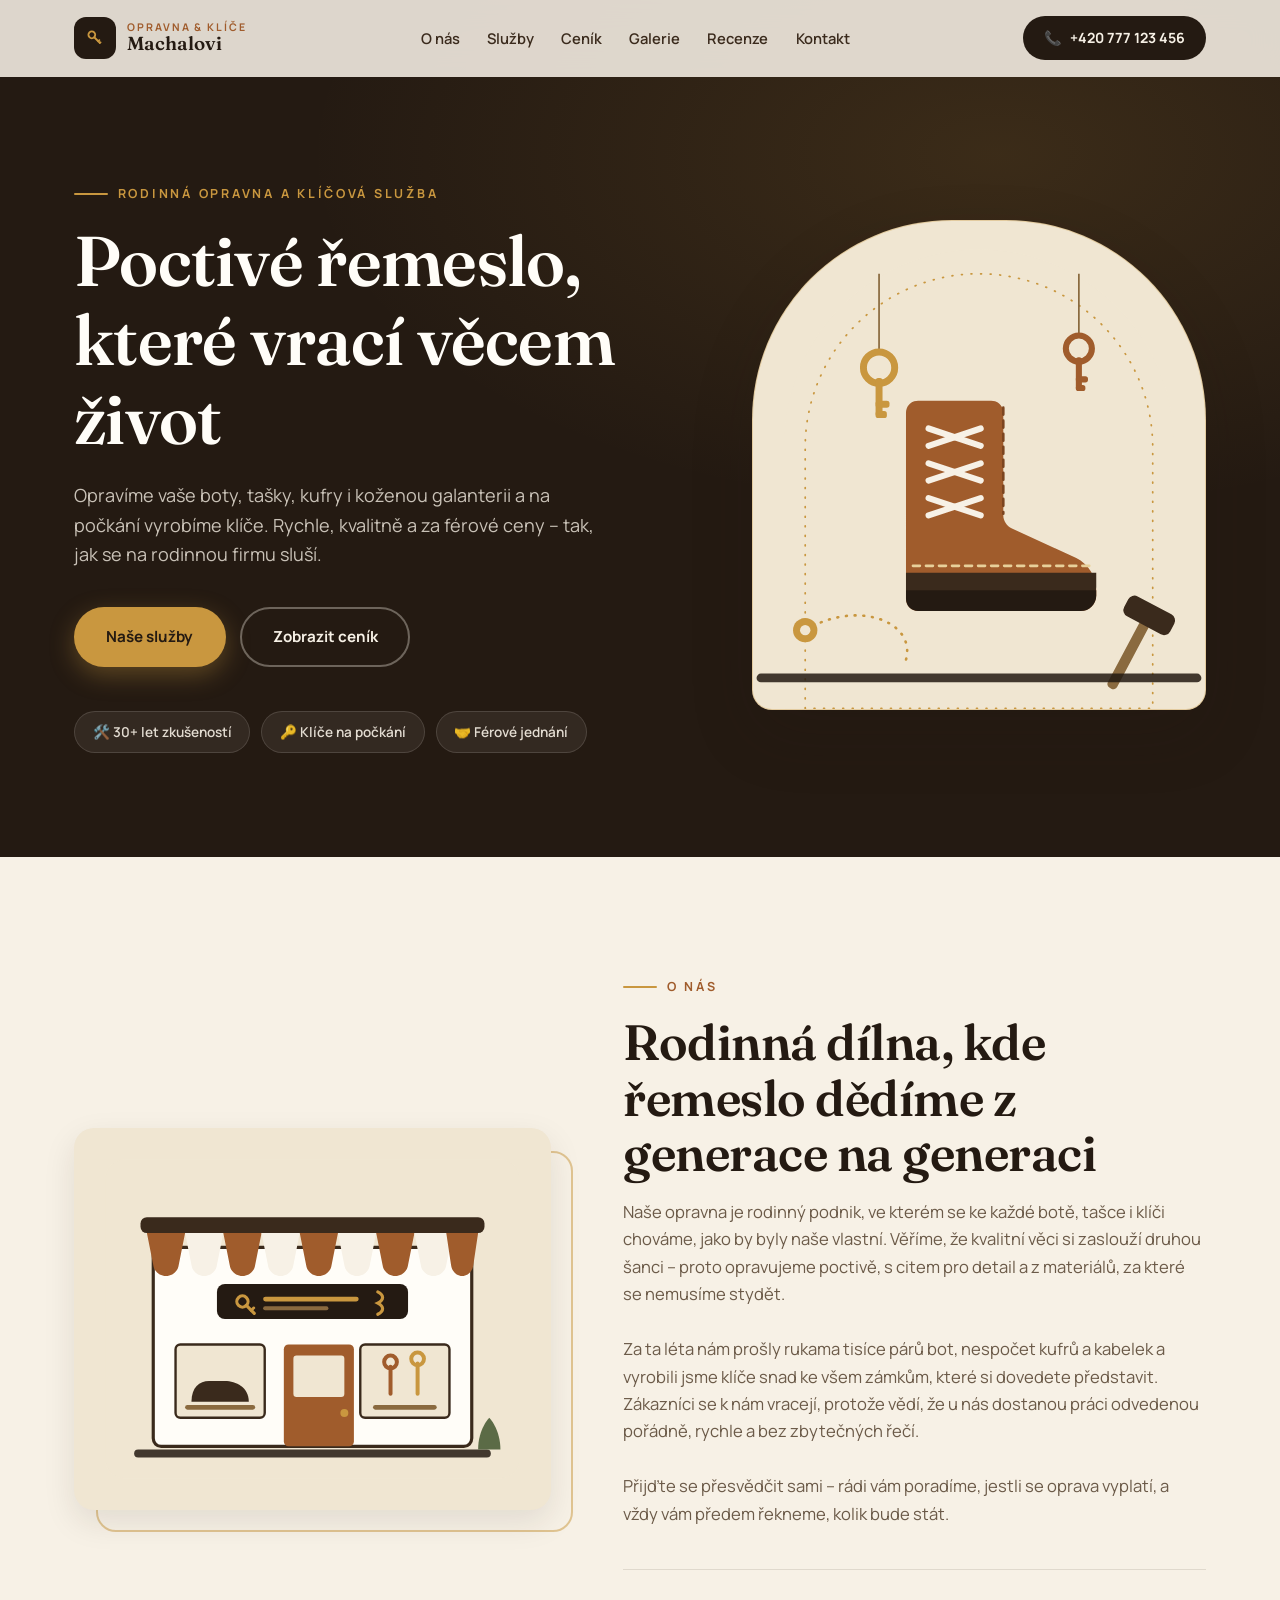
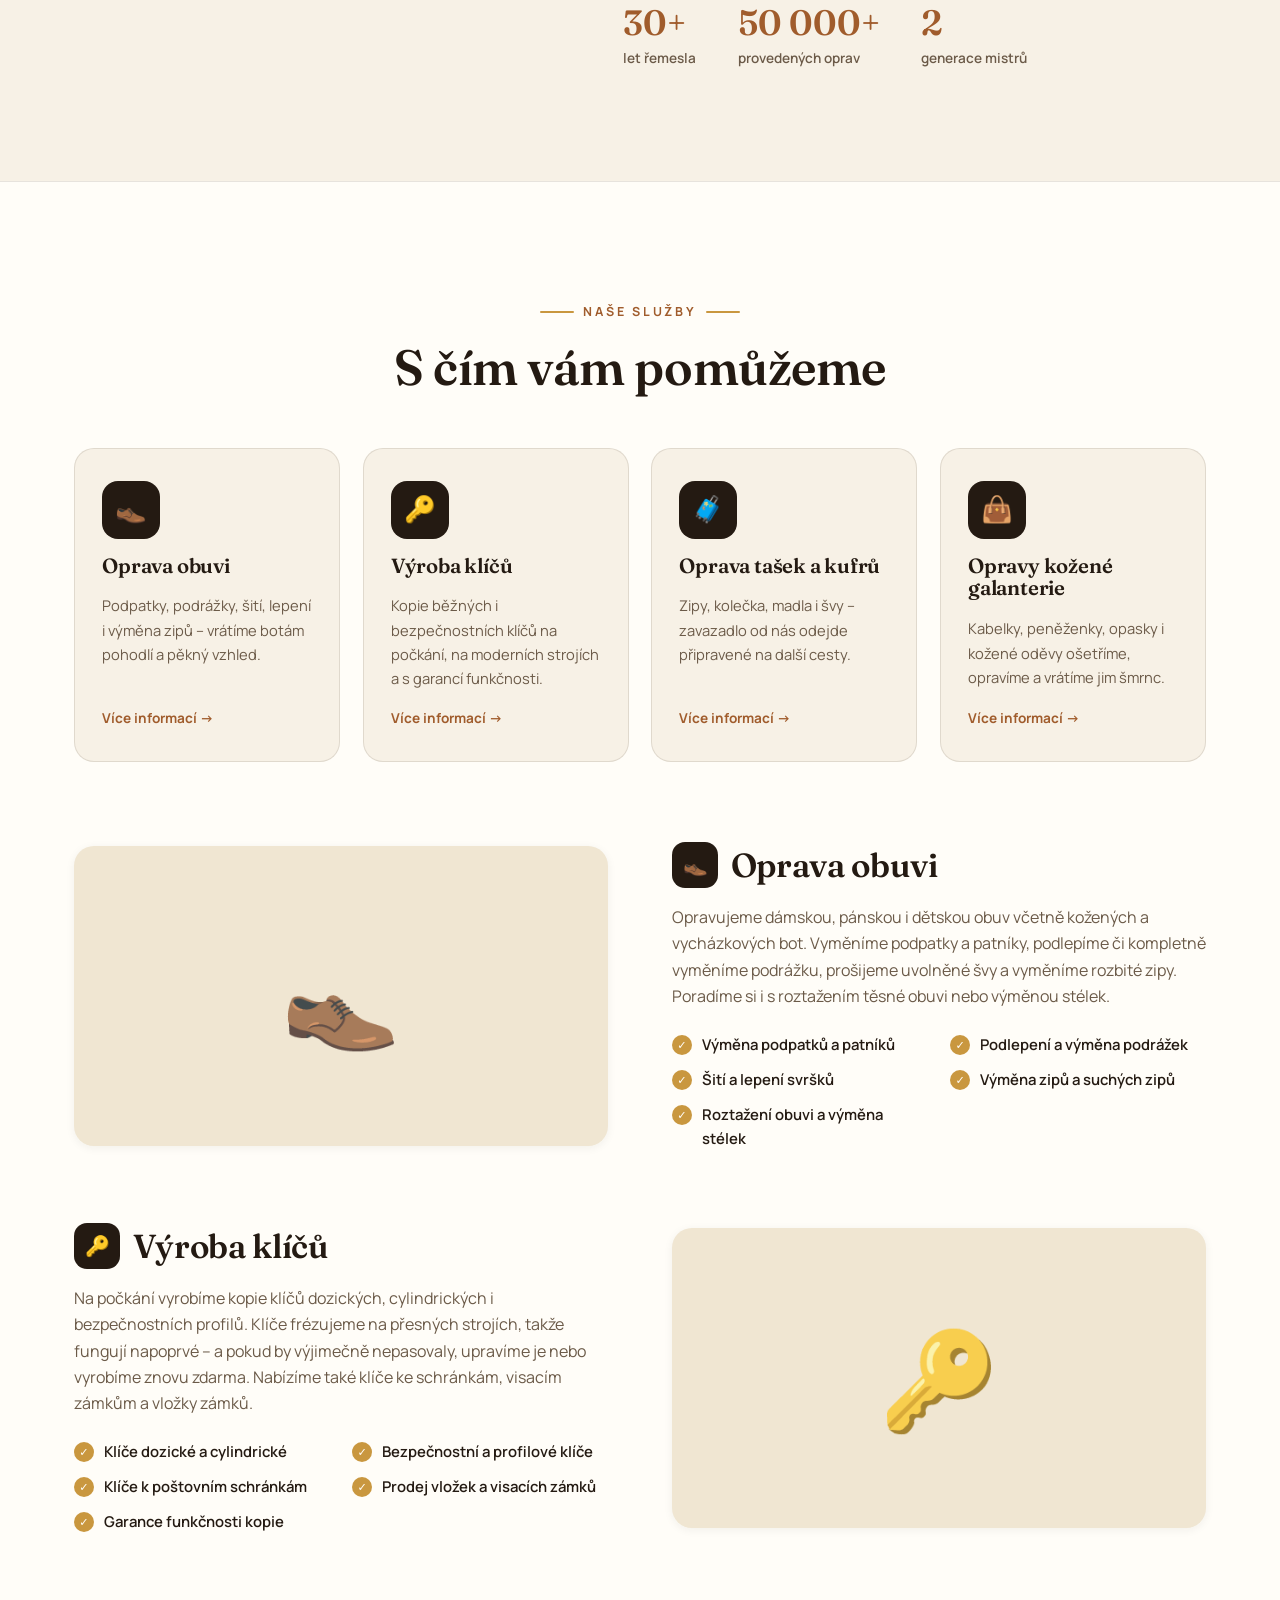
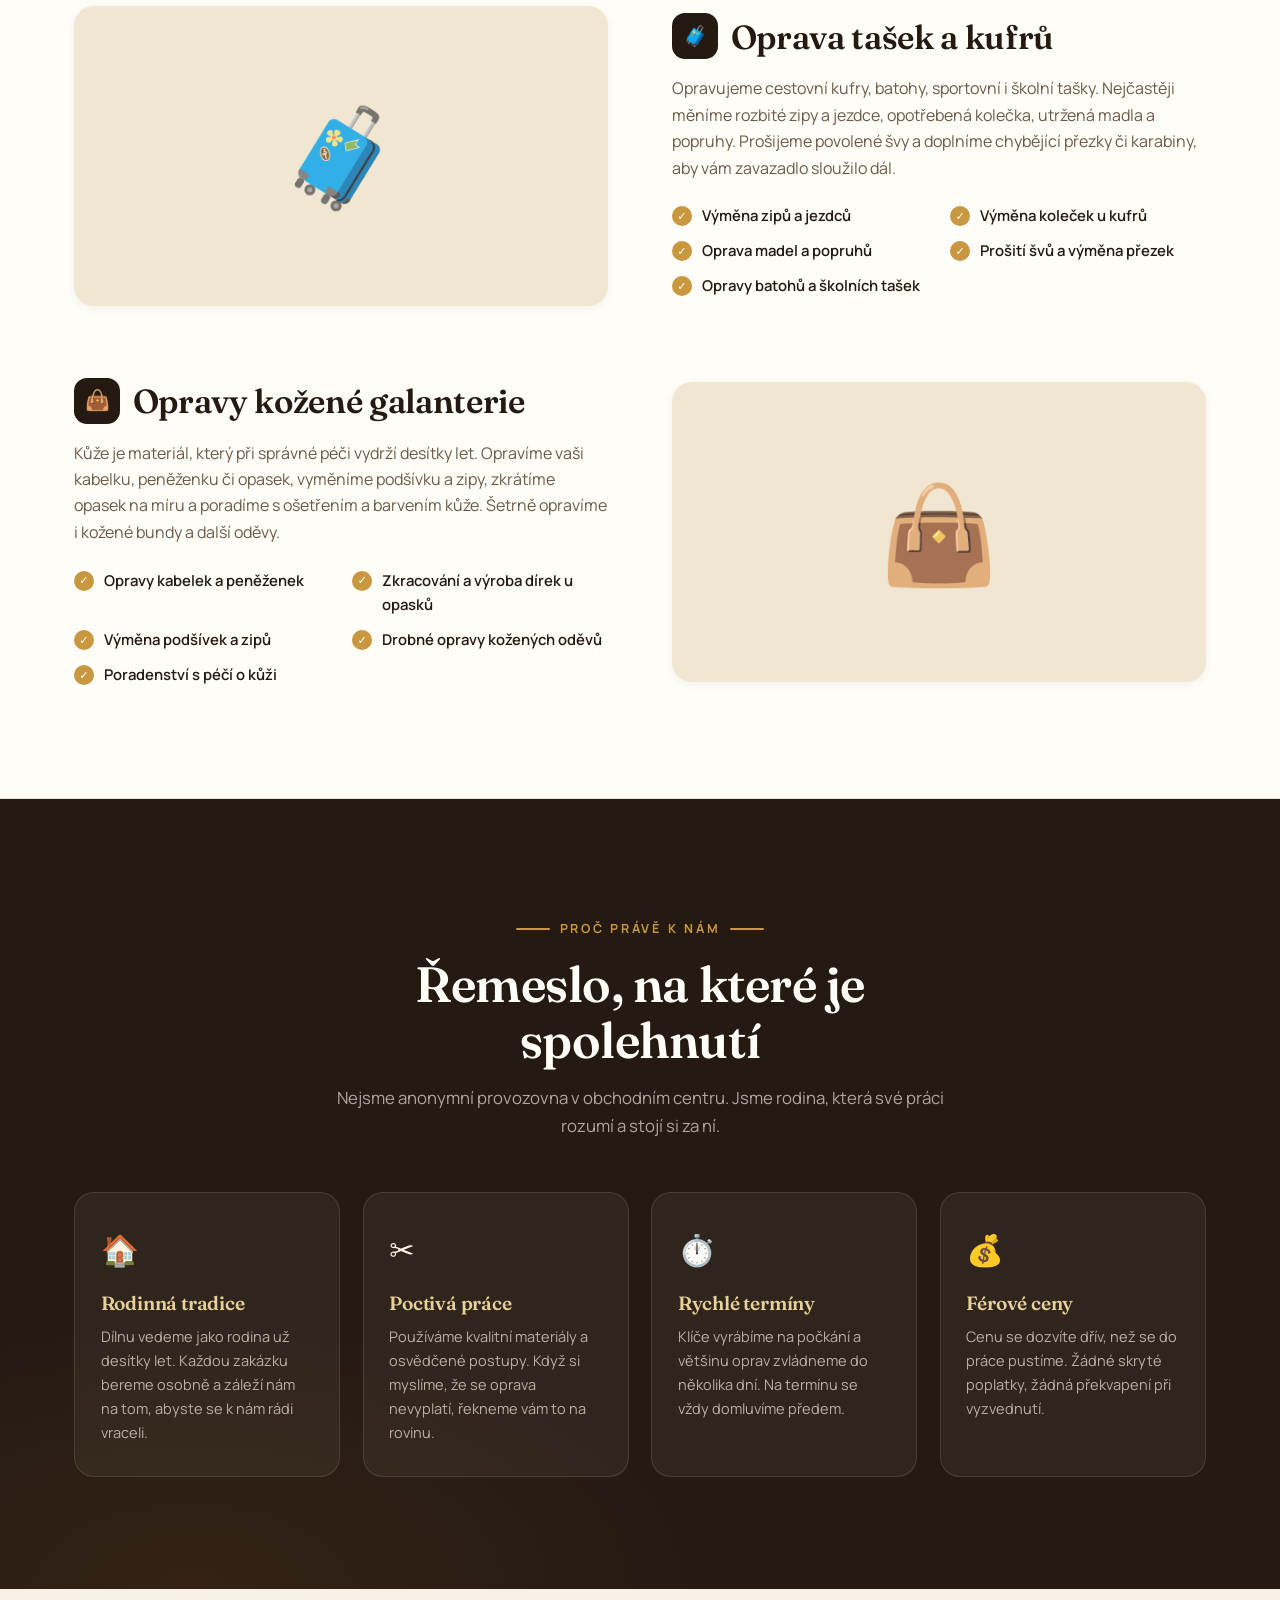
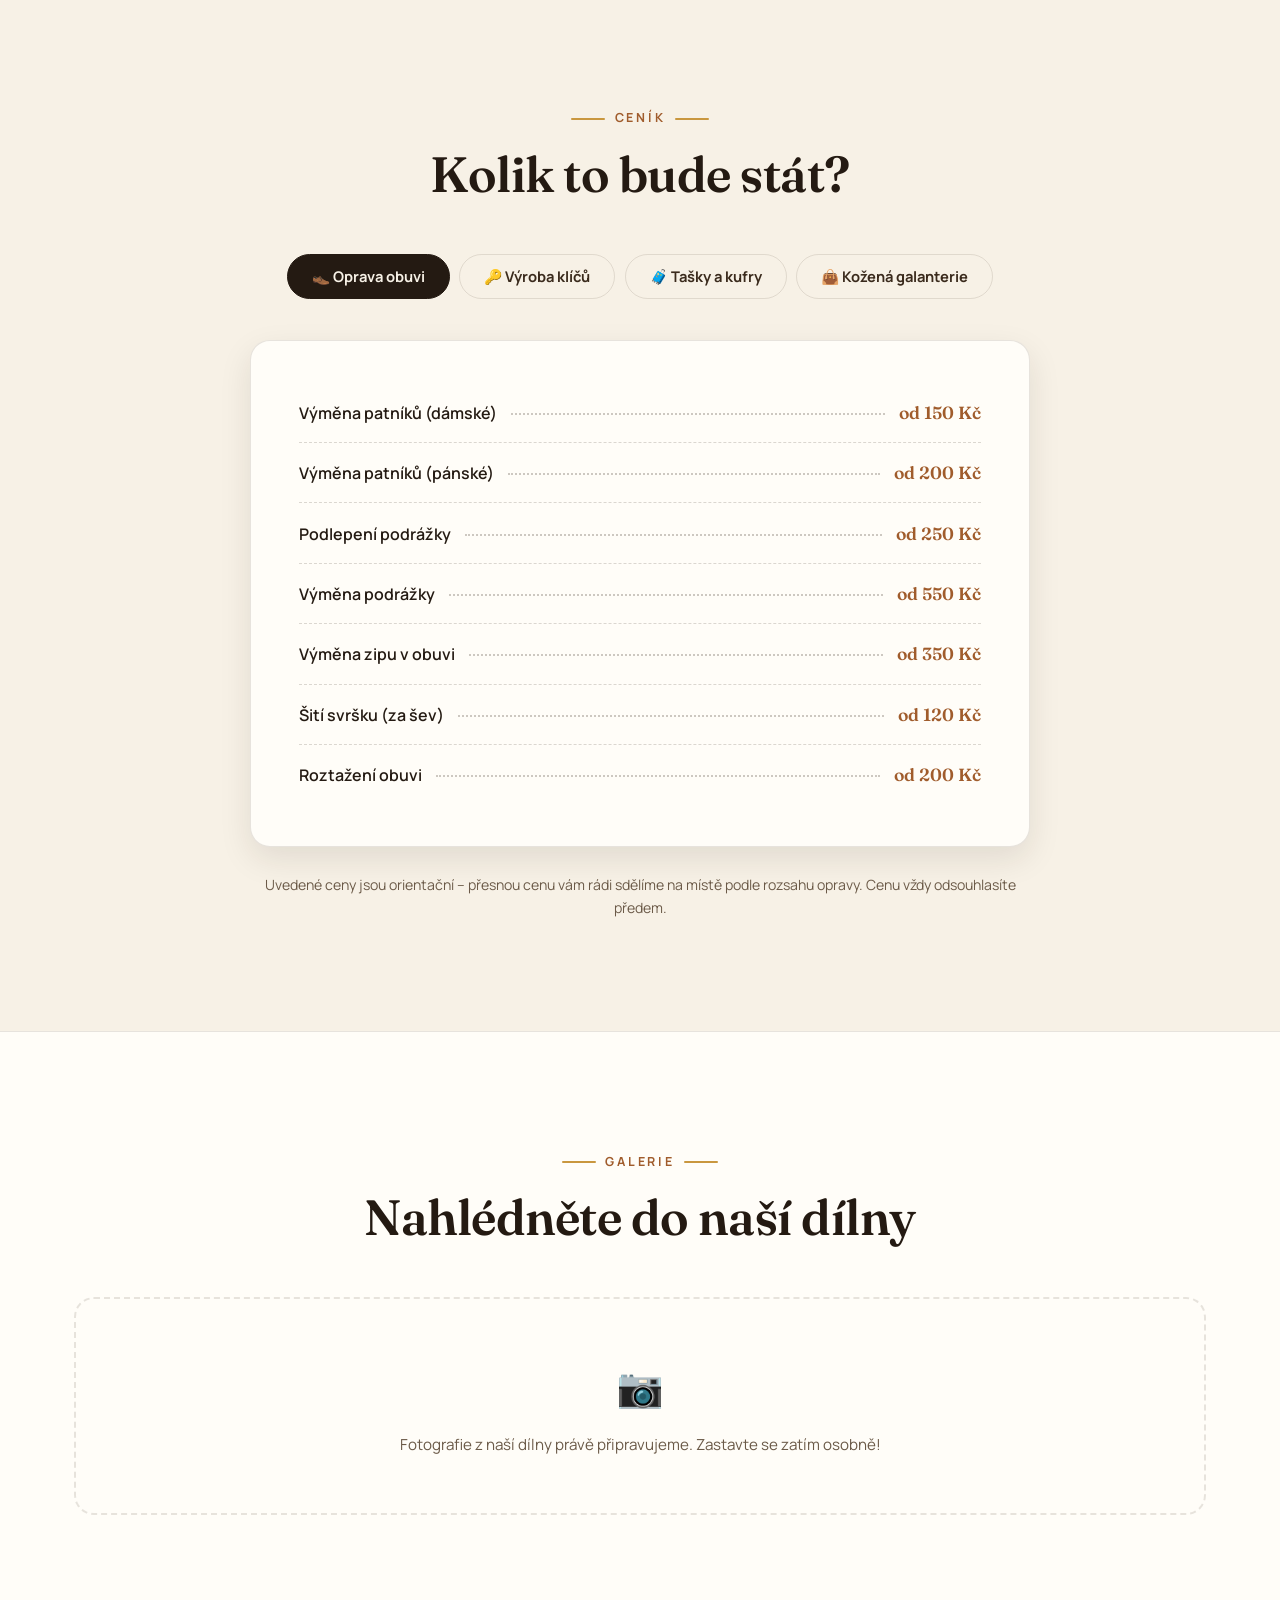
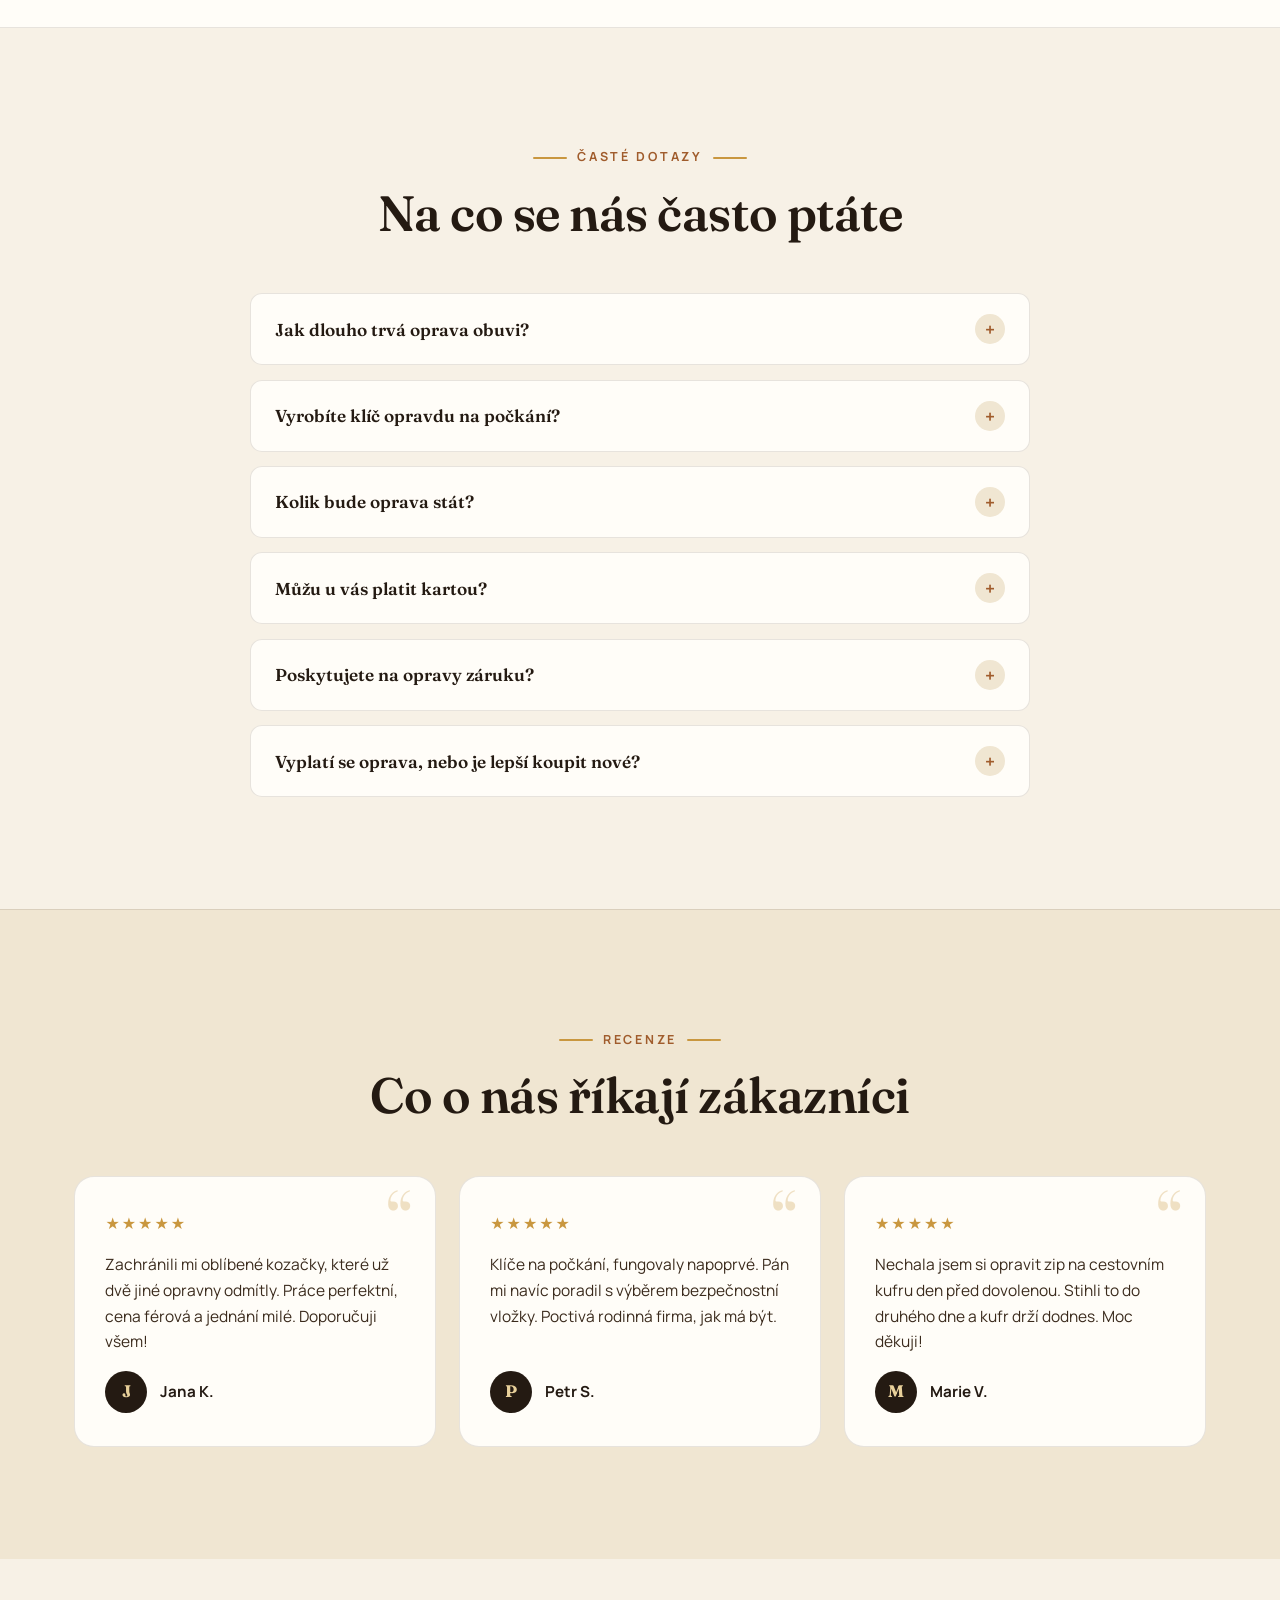
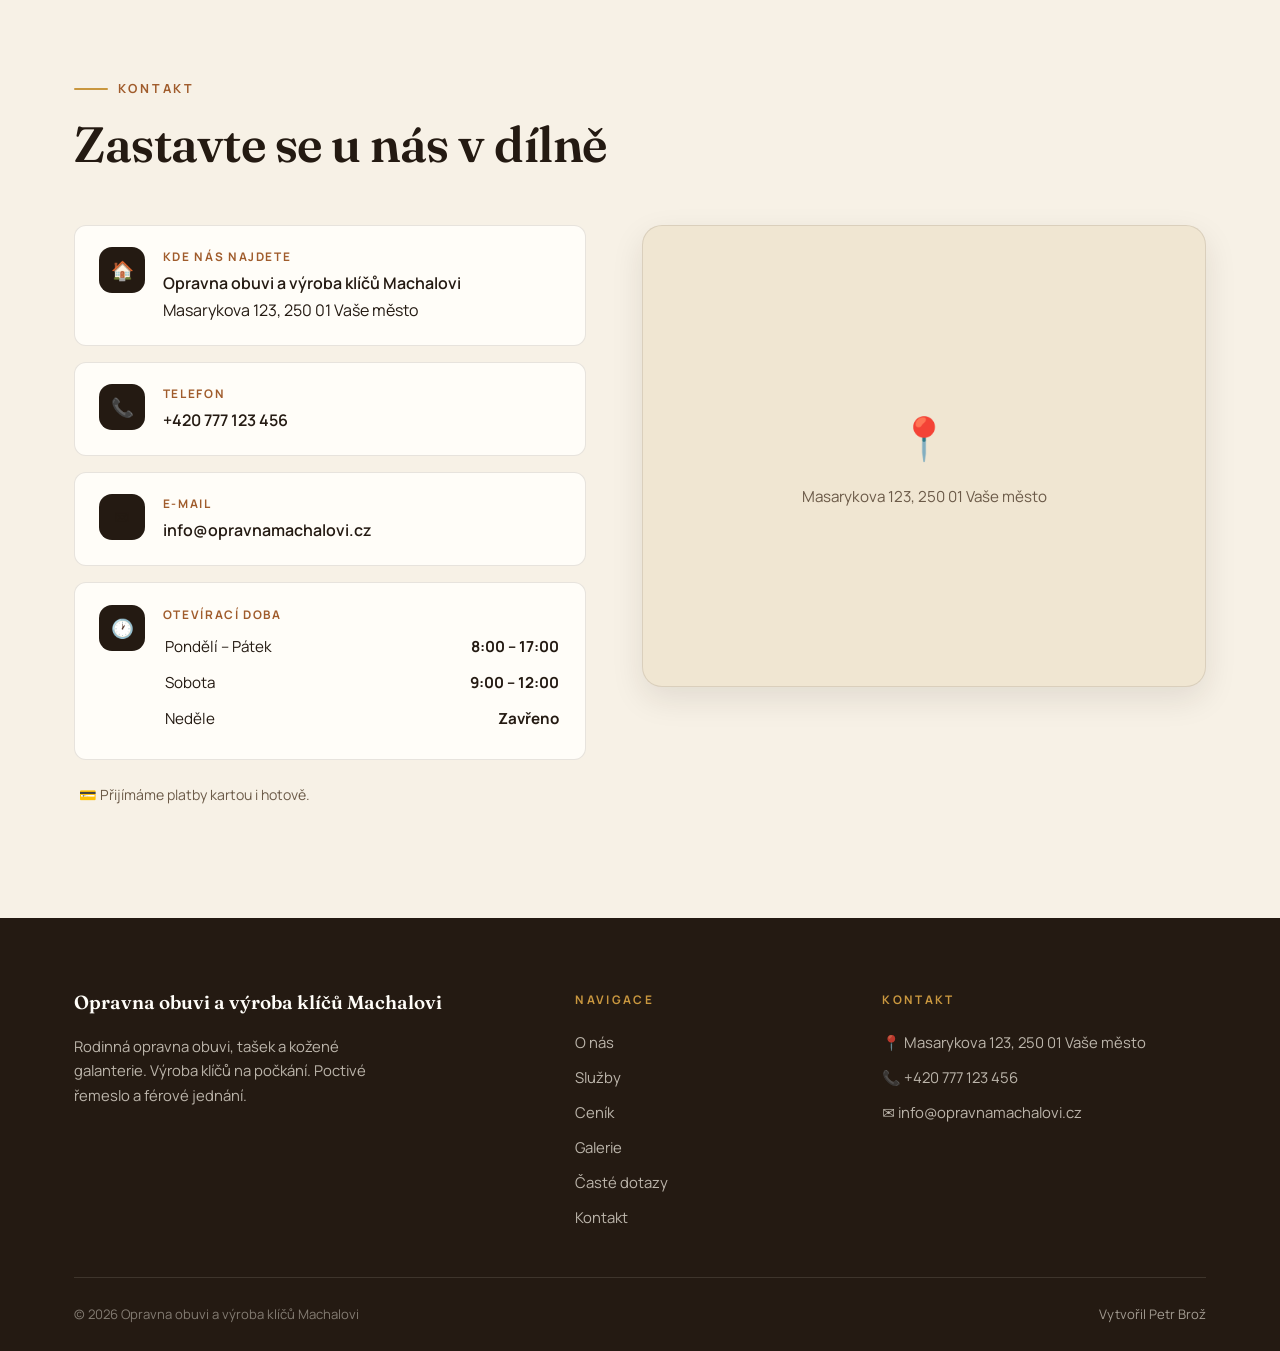
==== index.html @ 63a1634a "Add files via upload" ====
<!DOCTYPE html>
<html lang="cs">
<head>
<meta charset="UTF-8">
<meta name="viewport" content="width=device-width, initial-scale=1.0">
<title>Opravna obuvi a výroba klíčů</title>
<meta name="description" content="">
<meta property="og:type" content="website">
<meta property="og:title" content="">
<meta property="og:description" content="">
<meta property="og:image" content="">
<link rel="icon" id="favicon" href="assets/favicon.svg">
<link rel="preconnect" href="https://fonts.googleapis.com">
<link rel="preconnect" href="https://fonts.gstatic.com" crossorigin>
<link href="https://fonts.googleapis.com/css2?family=Fraunces:ital,wght@0,400;0,500;0,600;1,500;1,600&family=Manrope:wght@400;600;700;800&display=swap" rel="stylesheet">
<link rel="stylesheet" href="css/style.css">
</head>
<body>

<!-- ═══ HEADER ═══ -->
<header class="site-header" id="site-header">
  <div class="container header-inner">
    <a href="#uvod" class="brand">
      <span class="brand-mark">
        <svg viewBox="0 0 64 64" xmlns="http://www.w3.org/2000/svg">
          <g transform="translate(32 32) rotate(-45)">
            <circle cx="0" cy="-12" r="9" fill="none" stroke="#c9973f" stroke-width="5"/>
            <rect x="-2.5" y="-4" width="5" height="24" rx="2" fill="#c9973f"/>
            <rect x="-2.5" y="10" width="9" height="4.5" rx="1.5" fill="#c9973f"/>
            <rect x="-2.5" y="16.5" width="7" height="4.5" rx="1.5" fill="#c9973f"/>
          </g>
        </svg>
      </span>
      <span class="brand-name" id="brand-name"><small id="brand-small"></small><span id="brand-title"></span></span>
    </a>

    <nav class="main-nav" id="main-nav">
      <a href="#o-nas">O nás</a>
      <a href="#sluzby">Služby</a>
      <a href="#cenik">Ceník</a>
      <a href="#galerie">Galerie</a>
      <a href="#recenze">Recenze</a>
      <a href="#kontakt">Kontakt</a>
    </nav>

    <a href="#" class="header-cta" id="header-phone">📞 <span></span></a>

    <button class="nav-toggle" id="nav-toggle" aria-label="Menu">
      <span></span><span></span><span></span>
    </button>
  </div>
</header>

<!-- ═══ HERO ═══ -->
<section class="hero" id="uvod">
  <div class="container">
    <div class="hero-grid">
      <div class="hero-content">
        <span class="eyebrow" id="hero-eyebrow"></span>
        <h1 id="hero-title"></h1>
        <p class="hero-desc" id="hero-desc"></p>
        <div class="hero-actions" id="hero-actions"></div>
        <div class="hero-badges" id="hero-badges"></div>
      </div>
      <div class="hero-visual reveal" id="hero-visual"></div>
    </div>
  </div>
</section>

<!-- ═══ ABOUT ═══ -->
<section class="about" id="o-nas">
  <div class="container">
    <div class="about-grid">
      <div class="about-visual reveal" id="about-visual"></div>
      <div class="reveal">
        <span class="eyebrow" id="about-eyebrow"></span>
        <h2 class="section-title" id="about-title"></h2>
        <p class="about-text" id="about-text"></p>
        <div class="about-stats" id="about-stats"></div>
      </div>
    </div>
  </div>
</section>

<!-- ═══ SERVICES ═══ -->
<section class="services" id="sluzby">
  <div class="container">
    <div class="section-head center reveal">
      <span class="eyebrow">Naše služby</span>
      <h2 class="section-title">S čím vám pomůžeme</h2>
    </div>
    <div class="services-grid" id="services-grid"></div>
    <div class="service-details" id="service-details"></div>
  </div>
</section>

<!-- ═══ WHY US ═══ -->
<section class="why" id="proc-my">
  <div class="container">
    <div class="section-head center reveal">
      <span class="eyebrow" id="why-eyebrow"></span>
      <h2 class="section-title" id="why-title"></h2>
      <p class="section-sub" id="why-sub"></p>
    </div>
    <div class="why-grid" id="why-grid"></div>
  </div>
</section>

<!-- ═══ PRICING ═══ -->
<section class="pricing" id="cenik">
  <div class="container">
    <div class="section-head center reveal">
      <span class="eyebrow" id="pricing-eyebrow"></span>
      <h2 class="section-title" id="pricing-title"></h2>
    </div>
    <div class="price-tabs reveal" id="price-tabs"></div>
    <div class="price-card reveal" id="price-card"></div>
    <p class="price-note" id="price-note"></p>
  </div>
</section>

<!-- ═══ GALLERY ═══ -->
<section class="gallery" id="galerie">
  <div class="container">
    <div class="section-head center reveal">
      <span class="eyebrow" id="gallery-eyebrow"></span>
      <h2 class="section-title" id="gallery-title"></h2>
    </div>
    <div id="gallery-content"></div>
  </div>
</section>

<!-- ═══ FAQ ═══ -->
<section class="faq" id="faq">
  <div class="container">
    <div class="section-head center reveal">
      <span class="eyebrow" id="faq-eyebrow"></span>
      <h2 class="section-title" id="faq-title"></h2>
    </div>
    <div class="faq-list" id="faq-list"></div>
  </div>
</section>

<!-- ═══ REVIEWS ═══ -->
<section class="reviews" id="recenze">
  <div class="container">
    <div class="section-head center reveal">
      <span class="eyebrow" id="reviews-eyebrow"></span>
      <h2 class="section-title" id="reviews-title"></h2>
    </div>
    <div class="reviews-grid" id="reviews-grid"></div>
  </div>
</section>

<!-- ═══ CONTACT ═══ -->
<section class="contact" id="kontakt">
  <div class="container">
    <div class="section-head reveal">
      <span class="eyebrow" id="contact-eyebrow"></span>
      <h2 class="section-title" id="contact-title"></h2>
    </div>
    <div class="contact-grid">
      <div class="contact-cards reveal" id="contact-cards"></div>
      <div class="contact-map reveal" id="contact-map"></div>
    </div>
  </div>
</section>

<!-- ═══ FOOTER ═══ -->
<footer class="site-footer">
  <div class="container">
    <div class="footer-grid">
      <div class="footer-brand">
        <span class="brand-name" id="footer-brand-name"></span>
        <p id="footer-text"></p>
        <div class="footer-socials" id="footer-socials"></div>
      </div>
      <div class="footer-col">
        <h4>Navigace</h4>
        <ul>
          <li><a href="#o-nas">O nás</a></li>
          <li><a href="#sluzby">Služby</a></li>
          <li><a href="#cenik">Ceník</a></li>
          <li><a href="#galerie">Galerie</a></li>
          <li><a href="#faq">Časté dotazy</a></li>
          <li><a href="#kontakt">Kontakt</a></li>
        </ul>
      </div>
      <div class="footer-col">
        <h4>Kontakt</h4>
        <ul id="footer-contact"></ul>
      </div>
    </div>
    <div class="footer-bottom">
      <span id="footer-copyright"></span>
      <span id="footer-credit"></span>
    </div>
  </div>
</footer>

<!-- ═══ LIGHTBOX ═══ -->
<div class="lightbox" id="lightbox">
  <button class="lb-close" onclick="closeLightbox()">✕</button>
  <button class="lb-prev" onclick="stepLightbox(-1)">←</button>
  <button class="lb-next" onclick="stepLightbox(1)">→</button>
  <img id="lightbox-img" src="" alt="">
  <div class="lb-label" id="lightbox-label"></div>
</div>

<script src="js/main.js"></script>
</body>
</html>
---- css/style.css ----
/* ══════════════════════════════════════════════════
   Opravna obuvi a výroba klíčů Machalovi — public site
   ══════════════════════════════════════════════════ */

:root {
  --ink: #241a12;
  --coffee: #3a2a1c;
  --leather: #a05c2c;
  --leather-dark: #7c4520;
  --brass: #c9973f;
  --brass-light: #e8d09a;
  --cream: #f7f1e6;
  --sand: #f0e6d2;
  --paper: #fffdf8;
  --muted: #6b5a48;
  --line: rgba(58, 42, 28, 0.12);
  --shadow-sm: 0 2px 10px rgba(36, 26, 18, 0.06);
  --shadow-md: 0 12px 32px rgba(36, 26, 18, 0.1);
  --shadow-lg: 0 24px 64px rgba(36, 26, 18, 0.16);
  --radius: 20px;
  --radius-sm: 12px;
  --font-display: "Fraunces", Georgia, serif;
  --font-body: "Manrope", system-ui, sans-serif;
}

* { margin: 0; padding: 0; box-sizing: border-box; }

html { scroll-behavior: smooth; }

body {
  font-family: var(--font-body);
  background: var(--cream);
  color: var(--ink);
  line-height: 1.65;
  font-size: 1rem;
  overflow-x: hidden;
}

img { max-width: 100%; display: block; }
a { color: inherit; }

section { scroll-margin-top: 88px; }

.container { max-width: 1180px; margin: 0 auto; padding: 0 1.5rem; }

/* ── Typography ── */
h1, h2, h3 { font-family: var(--font-display); font-weight: 600; line-height: 1.12; letter-spacing: -0.01em; }

.eyebrow {
  display: inline-flex; align-items: center; gap: 0.6rem;
  font-size: 0.78rem; font-weight: 700; letter-spacing: 0.22em; text-transform: uppercase;
  color: var(--leather); margin-bottom: 1.1rem;
}
.eyebrow::before { content: ""; width: 34px; height: 2px; background: var(--brass); border-radius: 2px; }

.section-title { font-size: clamp(2rem, 4.2vw, 3.1rem); margin-bottom: 1rem; }
.section-head { max-width: 640px; margin-bottom: 3.25rem; }
.section-head.center { margin-left: auto; margin-right: auto; text-align: center; }
.section-head.center .eyebrow::after { content: ""; width: 34px; height: 2px; background: var(--brass); border-radius: 2px; }
.section-sub { color: var(--muted); font-size: 1.05rem; }

/* ── Buttons ── */
.btn {
  display: inline-flex; align-items: center; gap: 0.55rem;
  padding: 0.95rem 1.9rem; border-radius: 999px;
  font-family: var(--font-body); font-size: 0.95rem; font-weight: 700;
  text-decoration: none; cursor: pointer; border: 2px solid transparent;
  transition: transform 0.25s ease, box-shadow 0.25s ease, background 0.25s ease, color 0.25s ease, border-color 0.25s ease;
}
.btn-primary { background: var(--brass); color: var(--ink); box-shadow: 0 8px 24px rgba(201, 151, 63, 0.35); }
.btn-primary:hover { transform: translateY(-2px); background: #d6a54c; box-shadow: 0 12px 32px rgba(201, 151, 63, 0.45); }
.btn-ghost { border-color: rgba(247, 241, 230, 0.35); color: var(--cream); }
.btn-ghost:hover { border-color: var(--brass); color: var(--brass-light); transform: translateY(-2px); }
.btn-dark { background: var(--ink); color: var(--cream); }
.btn-dark:hover { background: var(--coffee); transform: translateY(-2px); box-shadow: var(--shadow-md); }

/* ── Header ── */
.site-header {
  position: fixed; top: 0; left: 0; right: 0; z-index: 200;
  background: rgba(247, 241, 230, 0.88); backdrop-filter: blur(14px); -webkit-backdrop-filter: blur(14px);
  border-bottom: 1px solid transparent;
  transition: border-color 0.3s ease, box-shadow 0.3s ease;
}
.site-header.scrolled { border-bottom-color: var(--line); box-shadow: var(--shadow-sm); }
.header-inner { display: flex; align-items: center; justify-content: space-between; height: 76px; gap: 1rem; }

.brand { display: flex; align-items: center; gap: 0.7rem; text-decoration: none; min-width: 0; }
.brand-mark {
  width: 42px; height: 42px; border-radius: 12px; background: var(--ink);
  display: flex; align-items: center; justify-content: center; flex-shrink: 0;
}
.brand-mark svg { width: 24px; height: 24px; }
.brand-name { font-family: var(--font-display); font-size: 1.18rem; font-weight: 600; line-height: 1.15; }
.brand-name small { display: block; font-family: var(--font-body); font-size: 0.66rem; font-weight: 700; letter-spacing: 0.18em; text-transform: uppercase; color: var(--leather); }

.main-nav { display: flex; align-items: center; gap: 1.7rem; }
.main-nav a { text-decoration: none; font-size: 0.92rem; font-weight: 600; color: var(--coffee); position: relative; padding: 0.3rem 0; }
.main-nav a::after {
  content: ""; position: absolute; left: 0; bottom: 0; width: 100%; height: 2px;
  background: var(--brass); border-radius: 2px; transform: scaleX(0); transform-origin: left; transition: transform 0.25s ease;
}
.main-nav a:hover::after { transform: scaleX(1); }

.header-cta { display: inline-flex; align-items: center; gap: 0.5rem; padding: 0.62rem 1.3rem; border-radius: 999px; background: var(--ink); color: var(--cream); text-decoration: none; font-size: 0.88rem; font-weight: 700; transition: background 0.25s ease, transform 0.25s ease; white-space: nowrap; }
.header-cta:hover { background: var(--leather-dark); transform: translateY(-1px); }

.nav-toggle { display: none; background: none; border: none; cursor: pointer; width: 44px; height: 44px; border-radius: 10px; flex-shrink: 0; }
.nav-toggle span { display: block; width: 22px; height: 2px; background: var(--ink); margin: 5px auto; border-radius: 2px; transition: transform 0.3s ease, opacity 0.3s ease; }
.nav-toggle.open span:nth-child(1) { transform: translateY(7px) rotate(45deg); }
.nav-toggle.open span:nth-child(2) { opacity: 0; }
.nav-toggle.open span:nth-child(3) { transform: translateY(-7px) rotate(-45deg); }

/* ── Hero ── */
.hero {
  position: relative; background-color: var(--ink); color: var(--cream);
  padding: 11rem 0 6.5rem; overflow: hidden; background-size: cover; background-position: center;
}
.hero::before {
  content: ""; position: absolute; inset: 0;
  background: radial-gradient(ellipse 90% 70% at 78% 18%, rgba(201, 151, 63, 0.14), transparent 60%);
  pointer-events: none;
}
.hero.has-bg::after { content: ""; position: absolute; inset: 0; background: rgba(24, 16, 10, 0.78); }
.hero .container { position: relative; z-index: 2; }
.hero-grid { display: grid; grid-template-columns: 1.15fr 0.85fr; gap: 4rem; align-items: center; }

.hero .eyebrow { color: var(--brass); }
.hero .eyebrow::before { background: var(--brass); }
.hero h1 { font-size: clamp(2.6rem, 5.6vw, 4.4rem); margin-bottom: 1.4rem; color: var(--paper); }
.hero h1 em { font-style: italic; color: var(--brass); }
.hero-desc { font-size: 1.13rem; color: rgba(247, 241, 230, 0.78); max-width: 540px; margin-bottom: 2.3rem; }
.hero-actions { display: flex; flex-wrap: wrap; gap: 0.9rem; margin-bottom: 2.8rem; }

.hero-badges { display: flex; flex-wrap: wrap; gap: 0.7rem; }
.hero-badge {
  display: inline-flex; align-items: center; gap: 0.55rem;
  padding: 0.55rem 1.1rem; border-radius: 999px;
  background: rgba(247, 241, 230, 0.07); border: 1px solid rgba(247, 241, 230, 0.14);
  font-size: 0.85rem; font-weight: 600; color: rgba(247, 241, 230, 0.9);
}

.hero-visual { position: relative; }
.hero-visual .frame {
  border-radius: 200px 200px var(--radius) var(--radius);
  background: var(--sand); overflow: hidden; box-shadow: var(--shadow-lg);
  border: 1px solid rgba(201, 151, 63, 0.35);
}
.hero-visual img { width: 100%; height: 100%; object-fit: cover; aspect-ratio: 5/5.4; }

/* ── About ── */
.about { padding: 7rem 0; }
.about-grid { display: grid; grid-template-columns: 0.9fr 1.1fr; gap: 4.5rem; align-items: center; }
.about-visual { position: relative; }
.about-visual .frame { border-radius: var(--radius); overflow: hidden; box-shadow: var(--shadow-md); background: var(--sand); }
.about-visual img { width: 100%; object-fit: cover; }
.about-visual::before {
  content: ""; position: absolute; inset: 1.4rem -1.4rem -1.4rem 1.4rem;
  border: 2px solid var(--brass); border-radius: var(--radius); z-index: -1; opacity: 0.5;
}
.about-text { color: var(--muted); font-size: 1.04rem; white-space: pre-line; }
.about-stats { display: flex; flex-wrap: wrap; gap: 2.6rem; margin-top: 2.6rem; padding-top: 2.2rem; border-top: 1px solid var(--line); }
.about-stat .num { font-family: var(--font-display); font-size: 2.2rem; font-weight: 600; color: var(--leather); line-height: 1; }
.about-stat .label { font-size: 0.85rem; font-weight: 600; color: var(--muted); margin-top: 0.4rem; }

/* ── Services ── */
.services { padding: 7rem 0; background: var(--paper); border-top: 1px solid var(--line); border-bottom: 1px solid var(--line); }
.services-grid { display: grid; grid-template-columns: repeat(4, 1fr); gap: 1.4rem; }
.service-card {
  background: var(--cream); border: 1px solid var(--line); border-radius: var(--radius);
  padding: 2rem 1.7rem; text-decoration: none; display: flex; flex-direction: column; gap: 1rem;
  transition: transform 0.3s ease, box-shadow 0.3s ease, border-color 0.3s ease;
}
.service-card:hover { transform: translateY(-6px); box-shadow: var(--shadow-md); border-color: rgba(201, 151, 63, 0.5); }
.service-card .icon {
  width: 58px; height: 58px; border-radius: 16px; background: var(--ink);
  display: flex; align-items: center; justify-content: center; font-size: 1.6rem;
}
.service-card h3 { font-size: 1.28rem; }
.service-card p { font-size: 0.92rem; color: var(--muted); flex: 1; }
.service-card .more { font-size: 0.85rem; font-weight: 700; color: var(--leather); }
.service-card .more::after { content: " →"; transition: margin-left 0.25s ease; }
.service-card:hover .more::after { margin-left: 4px; }

/* Service detail rows */
.service-details { margin-top: 5rem; display: flex; flex-direction: column; gap: 4.5rem; }
.service-detail { display: grid; grid-template-columns: 1fr 1fr; gap: 4rem; align-items: center; }
.service-detail:nth-child(even) .sd-visual { order: 2; }
.sd-visual { border-radius: var(--radius); overflow: hidden; background: var(--sand); box-shadow: var(--shadow-sm); min-height: 300px; display: flex; align-items: center; justify-content: center; }
.sd-visual img { width: 100%; height: 100%; object-fit: cover; }
.sd-visual .icon-fallback { font-size: 6rem; opacity: 0.85; filter: saturate(0.9); }
.sd-body h3 { font-size: clamp(1.6rem, 2.6vw, 2.1rem); margin-bottom: 1rem; display: flex; align-items: center; gap: 0.8rem; }
.sd-body h3 .chip { width: 46px; height: 46px; border-radius: 13px; background: var(--ink); display: inline-flex; align-items: center; justify-content: center; font-size: 1.25rem; flex-shrink: 0; }
.sd-body p { color: var(--muted); margin-bottom: 1.4rem; }
.sd-features { list-style: none; display: grid; grid-template-columns: 1fr 1fr; gap: 0.65rem 1.4rem; }
.sd-features li { display: flex; align-items: flex-start; gap: 0.6rem; font-size: 0.93rem; font-weight: 600; }
.sd-features li::before { content: "✓"; color: var(--paper); background: var(--brass); width: 20px; height: 20px; border-radius: 50%; display: inline-flex; align-items: center; justify-content: center; font-size: 0.7rem; flex-shrink: 0; margin-top: 3px; }

/* ── Why us ── */
.why { padding: 7rem 0; background: var(--ink); color: var(--cream); position: relative; overflow: hidden; }
.why::before {
  content: ""; position: absolute; inset: 0; opacity: 0.5;
  background: radial-gradient(ellipse 70% 60% at 15% 100%, rgba(160, 92, 44, 0.25), transparent 60%);
}
.why .container { position: relative; }
.why .eyebrow { color: var(--brass); }
.why .section-title { color: var(--paper); }
.why .section-sub { color: rgba(247, 241, 230, 0.65); }
.why-grid { display: grid; grid-template-columns: repeat(4, 1fr); gap: 1.4rem; }
.why-card {
  background: rgba(247, 241, 230, 0.05); border: 1px solid rgba(247, 241, 230, 0.12);
  border-radius: var(--radius); padding: 2rem 1.6rem;
  transition: background 0.3s ease, transform 0.3s ease, border-color 0.3s ease;
}
.why-card:hover { background: rgba(247, 241, 230, 0.09); transform: translateY(-5px); border-color: rgba(201, 151, 63, 0.45); }
.why-card .icon { font-size: 1.9rem; margin-bottom: 1.1rem; }
.why-card h3 { font-size: 1.2rem; margin-bottom: 0.6rem; color: var(--brass-light); }
.why-card p { font-size: 0.91rem; color: rgba(247, 241, 230, 0.68); }

/* ── Pricing ── */
.pricing { padding: 7rem 0; }
.price-tabs { display: flex; flex-wrap: wrap; gap: 0.6rem; justify-content: center; margin-bottom: 2.6rem; }
.price-tab {
  padding: 0.7rem 1.5rem; border-radius: 999px; border: 1.5px solid var(--line);
  background: transparent; font-family: var(--font-body); font-size: 0.92rem; font-weight: 700;
  color: var(--coffee); cursor: pointer; display: inline-flex; align-items: center; gap: 0.5rem;
  transition: all 0.25s ease;
}
.price-tab:hover { border-color: var(--brass); }
.price-tab.active { background: var(--ink); color: var(--cream); border-color: var(--ink); }

.price-card {
  max-width: 780px; margin: 0 auto; background: var(--paper);
  border: 1px solid var(--line); border-radius: var(--radius); padding: 2.6rem 3rem; box-shadow: var(--shadow-md);
}
.price-row { display: flex; align-items: baseline; gap: 0.9rem; padding: 0.95rem 0; }
.price-row + .price-row { border-top: 1px dashed rgba(58, 42, 28, 0.18); }
.price-row .name { font-weight: 600; }
.price-row .dots { flex: 1; border-bottom: 2px dotted rgba(58, 42, 28, 0.25); transform: translateY(-4px); }
.price-row .price { font-family: var(--font-display); font-weight: 600; font-size: 1.1rem; color: var(--leather); white-space: nowrap; }
.price-note { max-width: 780px; margin: 1.6rem auto 0; text-align: center; font-size: 0.88rem; color: var(--muted); }

/* ── Gallery ── */
.gallery { padding: 7rem 0; background: var(--paper); border-top: 1px solid var(--line); border-bottom: 1px solid var(--line); }
.gallery-grid { display: grid; grid-template-columns: repeat(4, 1fr); gap: 1rem; }
.gallery-item {
  position: relative; border-radius: var(--radius-sm); overflow: hidden; cursor: pointer;
  aspect-ratio: 1; background: var(--sand); border: 1px solid var(--line);
}
.gallery-item img { width: 100%; height: 100%; object-fit: cover; transition: transform 0.45s ease; }
.gallery-item:hover img { transform: scale(1.06); }
.gallery-item .g-label {
  position: absolute; left: 0; right: 0; bottom: 0; padding: 1.6rem 0.9rem 0.7rem;
  background: linear-gradient(transparent, rgba(24, 16, 10, 0.75));
  color: var(--cream); font-size: 0.8rem; font-weight: 600; opacity: 0; transition: opacity 0.3s ease;
}
.gallery-item:hover .g-label { opacity: 1; }
.gallery-empty {
  text-align: center; padding: 3.5rem 1.5rem; border: 2px dashed var(--line); border-radius: var(--radius);
  color: var(--muted); font-size: 0.95rem;
}
.gallery-empty .icon { font-size: 2.4rem; display: block; margin-bottom: 0.8rem; }

/* Lightbox */
.lightbox {
  position: fixed; inset: 0; z-index: 400; background: rgba(20, 13, 7, 0.92);
  display: none; align-items: center; justify-content: center; padding: 2rem;
}
.lightbox.open { display: flex; }
.lightbox img { max-width: 90vw; max-height: 82vh; border-radius: var(--radius-sm); box-shadow: var(--shadow-lg); }
.lightbox .lb-label { position: absolute; bottom: 2.2rem; left: 0; right: 0; text-align: center; color: var(--cream); font-size: 0.95rem; }
.lightbox button {
  position: absolute; background: rgba(247, 241, 230, 0.1); border: 1px solid rgba(247, 241, 230, 0.25);
  color: var(--cream); width: 48px; height: 48px; border-radius: 50%; font-size: 1.15rem; cursor: pointer;
  display: flex; align-items: center; justify-content: center; transition: background 0.25s ease;
}
.lightbox button:hover { background: rgba(201, 151, 63, 0.4); }
.lb-close { top: 1.4rem; right: 1.4rem; }
.lb-prev { left: 1.4rem; top: 50%; transform: translateY(-50%); }
.lb-next { right: 1.4rem; top: 50%; transform: translateY(-50%); }

/* ── FAQ ── */
.faq { padding: 7rem 0; }
.faq-list { max-width: 780px; margin: 0 auto; display: flex; flex-direction: column; gap: 0.9rem; }
.faq-item { background: var(--paper); border: 1px solid var(--line); border-radius: var(--radius-sm); overflow: hidden; transition: box-shadow 0.3s ease, border-color 0.3s ease; }
.faq-item.open { box-shadow: var(--shadow-sm); border-color: rgba(201, 151, 63, 0.5); }
.faq-q {
  width: 100%; display: flex; align-items: center; justify-content: space-between; gap: 1rem;
  padding: 1.25rem 1.5rem; background: none; border: none; cursor: pointer; text-align: left;
  font-family: var(--font-display); font-size: 1.08rem; font-weight: 600; color: var(--ink);
}
.faq-q .faq-icon {
  width: 30px; height: 30px; border-radius: 50%; background: var(--sand); color: var(--leather);
  display: inline-flex; align-items: center; justify-content: center; font-size: 1.1rem; flex-shrink: 0;
  transition: transform 0.3s ease, background 0.3s ease, color 0.3s ease; font-family: var(--font-body); font-weight: 700;
}
.faq-item.open .faq-icon { transform: rotate(45deg); background: var(--brass); color: var(--ink); }
.faq-a { max-height: 0; overflow: hidden; transition: max-height 0.35s ease; }
.faq-a-inner { padding: 0 1.5rem 1.35rem; color: var(--muted); font-size: 0.96rem; }

/* ── Reviews ── */
.reviews { padding: 7rem 0; background: var(--sand); border-top: 1px solid var(--line); }
.reviews-grid { display: grid; grid-template-columns: repeat(3, 1fr); gap: 1.4rem; }
.review-card {
  background: var(--paper); border: 1px solid var(--line); border-radius: var(--radius);
  padding: 2.1rem 1.9rem; position: relative; display: flex; flex-direction: column; gap: 1rem;
  transition: transform 0.3s ease, box-shadow 0.3s ease;
}
.review-card:hover { transform: translateY(-5px); box-shadow: var(--shadow-md); }
.review-card::before {
  content: "“"; position: absolute; top: 0.4rem; right: 1.4rem;
  font-family: var(--font-display); font-size: 5rem; line-height: 1; color: var(--brass); opacity: 0.28;
}
.review-stars { color: var(--brass); font-size: 1rem; letter-spacing: 2px; }
.review-text { font-size: 0.97rem; color: var(--coffee); flex: 1; }
.review-name { display: flex; align-items: center; gap: 0.8rem; font-weight: 700; font-size: 0.95rem; }
.review-name .avatar {
  width: 42px; height: 42px; border-radius: 50%; background: var(--ink); color: var(--brass-light);
  display: inline-flex; align-items: center; justify-content: center;
  font-family: var(--font-display); font-size: 1.05rem; flex-shrink: 0;
}

/* ── Contact ── */
.contact { padding: 7rem 0; }
.contact-grid { display: grid; grid-template-columns: 1fr 1.1fr; gap: 3.5rem; align-items: start; }
.contact-cards { display: flex; flex-direction: column; gap: 1rem; }
.contact-card {
  display: flex; gap: 1.1rem; align-items: flex-start;
  background: var(--paper); border: 1px solid var(--line); border-radius: var(--radius-sm); padding: 1.35rem 1.5rem;
  transition: border-color 0.3s ease, box-shadow 0.3s ease;
}
.contact-card:hover { border-color: rgba(201, 151, 63, 0.5); box-shadow: var(--shadow-sm); }
.contact-card .icon {
  width: 46px; height: 46px; border-radius: 13px; background: var(--ink);
  display: flex; align-items: center; justify-content: center; font-size: 1.15rem; flex-shrink: 0;
}
.contact-card h4 { font-size: 0.74rem; font-weight: 700; letter-spacing: 0.14em; text-transform: uppercase; color: var(--leather); margin-bottom: 0.2rem; }
.contact-card p, .contact-card a { font-size: 1rem; font-weight: 600; text-decoration: none; color: var(--ink); }
.contact-card a:hover { color: var(--leather); }
.hours-table { width: 100%; font-size: 0.95rem; }
.hours-table td { padding: 0.28rem 0; }
.hours-table td:last-child { text-align: right; font-weight: 700; }
.contact-note { font-size: 0.88rem; color: var(--muted); padding: 0.4rem 0.3rem 0; }
.contact-map {
  border-radius: var(--radius); overflow: hidden; box-shadow: var(--shadow-md);
  border: 1px solid var(--line); min-height: 460px; background: var(--sand); position: sticky; top: 100px;
}
.contact-map iframe { width: 100%; height: 100%; min-height: 460px; border: 0; display: block; }
.map-placeholder {
  height: 100%; min-height: 460px; display: flex; flex-direction: column; align-items: center;
  justify-content: center; gap: 0.8rem; color: var(--muted); font-size: 0.95rem;
}
.map-placeholder .icon { font-size: 2.6rem; }

/* ── Footer ── */
.site-footer { background: var(--ink); color: rgba(247, 241, 230, 0.72); padding: 4.5rem 0 0; }
.footer-grid { display: grid; grid-template-columns: 1.4fr 0.8fr 1fr; gap: 3rem; padding-bottom: 3rem; }
.footer-brand .brand-name { color: var(--paper); }
.footer-brand p { font-size: 0.93rem; margin-top: 1.1rem; max-width: 340px; }
.footer-socials { display: flex; gap: 0.7rem; margin-top: 1.5rem; }
.footer-socials a {
  width: 42px; height: 42px; border-radius: 12px; background: rgba(247, 241, 230, 0.07);
  border: 1px solid rgba(247, 241, 230, 0.15); display: inline-flex; align-items: center; justify-content: center;
  font-size: 1.1rem; text-decoration: none; transition: background 0.25s ease, border-color 0.25s ease, transform 0.25s ease;
}
.footer-socials a:hover { background: rgba(201, 151, 63, 0.25); border-color: var(--brass); transform: translateY(-2px); }
.footer-col h4 { font-size: 0.74rem; font-weight: 700; letter-spacing: 0.2em; text-transform: uppercase; color: var(--brass); margin-bottom: 1.3rem; font-family: var(--font-body); }
.footer-col ul { list-style: none; display: flex; flex-direction: column; gap: 0.65rem; }
.footer-col a { text-decoration: none; font-size: 0.93rem; transition: color 0.2s ease; }
.footer-col a:hover { color: var(--brass-light); }
.footer-col li { font-size: 0.93rem; }
.footer-bottom {
  border-top: 1px solid rgba(247, 241, 230, 0.12); padding: 1.6rem 0;
  display: flex; flex-wrap: wrap; gap: 0.8rem; align-items: center; justify-content: space-between;
  font-size: 0.82rem; color: rgba(247, 241, 230, 0.45);
}
.footer-bottom a { color: rgba(247, 241, 230, 0.6); text-decoration: none; }
.footer-bottom a:hover { color: var(--brass-light); }

/* ── Reveal animations ── */
.reveal { opacity: 0; transform: translateY(26px); transition: opacity 0.7s ease, transform 0.7s ease; }
.reveal.in { opacity: 1; transform: none; }
@media (prefers-reduced-motion: reduce) {
  html { scroll-behavior: auto; }
  .reveal { opacity: 1; transform: none; transition: none; }
}

/* ── Responsive ── */
@media (max-width: 1024px) {
  .services-grid { grid-template-columns: repeat(2, 1fr); }
  .why-grid { grid-template-columns: repeat(2, 1fr); }
  .gallery-grid { grid-template-columns: repeat(3, 1fr); }
  .hero-grid { grid-template-columns: 1fr; gap: 3rem; }
  .hero-visual { max-width: 440px; margin: 0 auto; }
}

@media (max-width: 860px) {
  .main-nav {
    position: fixed; top: 76px; left: 0; right: 0; z-index: 190;
    background: var(--cream); border-bottom: 1px solid var(--line); box-shadow: var(--shadow-md);
    flex-direction: column; align-items: stretch; gap: 0; padding: 0.6rem 1.5rem 1.2rem;
    transform: translateY(-130%); transition: transform 0.35s ease;
  }
  .main-nav.open { transform: translateY(0); }
  .main-nav a { padding: 0.85rem 0.2rem; border-bottom: 1px solid var(--line); font-size: 1rem; }
  .main-nav a:last-child { border-bottom: none; }
  .main-nav a::after { display: none; }
  .nav-toggle { display: block; }
  .header-cta { display: none; }

  .about-grid, .contact-grid, .service-detail { grid-template-columns: 1fr; gap: 2.5rem; }
  .service-detail:nth-child(even) .sd-visual { order: 0; }
  .contact-map { position: static; }
  .reviews-grid { grid-template-columns: 1fr; }
  .about-visual::before { display: none; }
  .price-card { padding: 1.8rem 1.4rem; }
  .sd-features { grid-template-columns: 1fr; }
}

@media (max-width: 560px) {
  .hero { padding: 8.5rem 0 4.5rem; }
  .services-grid, .why-grid { grid-template-columns: 1fr; }
  .gallery-grid { grid-template-columns: repeat(2, 1fr); }
  .footer-grid { grid-template-columns: 1fr; gap: 2.2rem; }
  .about-stats { gap: 1.6rem; }
  .footer-bottom { justify-content: center; text-align: center; }
  .price-row { flex-wrap: wrap; }
  .price-row .dots { display: none; }
  .price-row .price { margin-left: auto; }
}
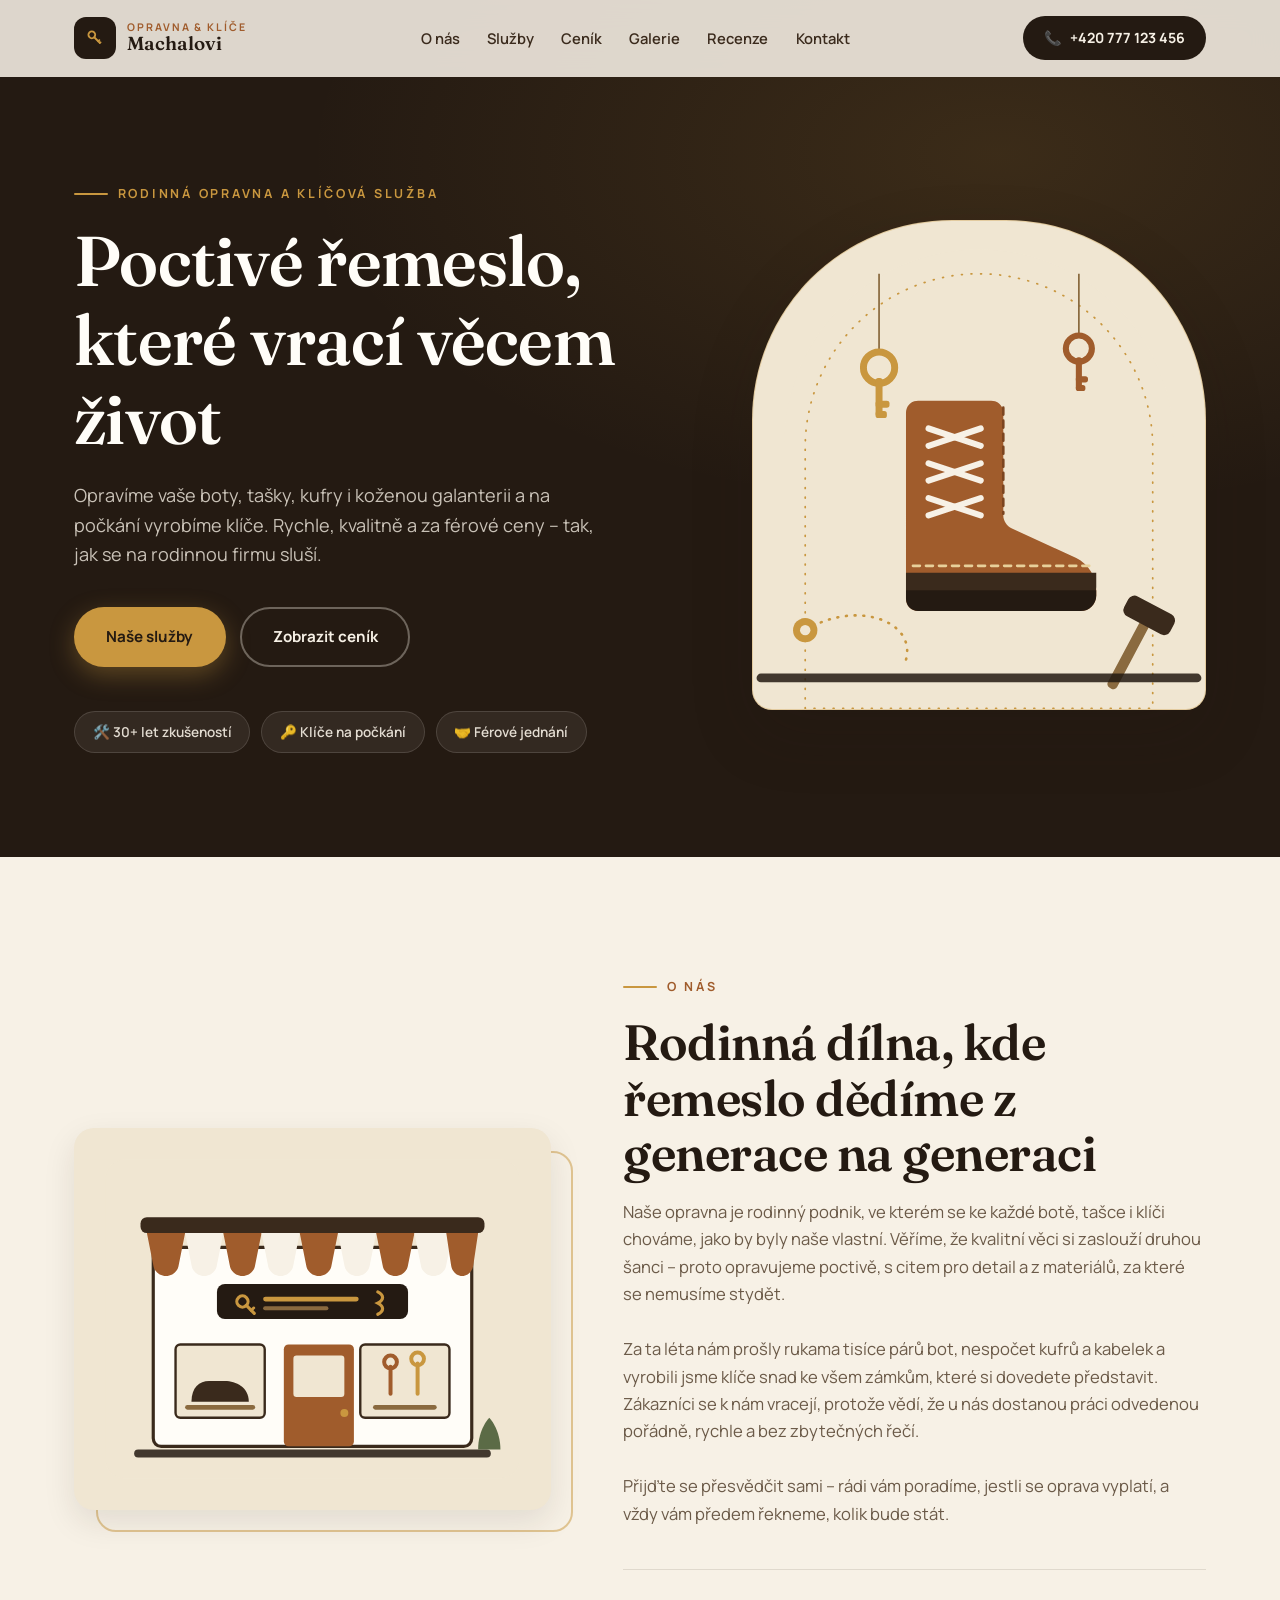
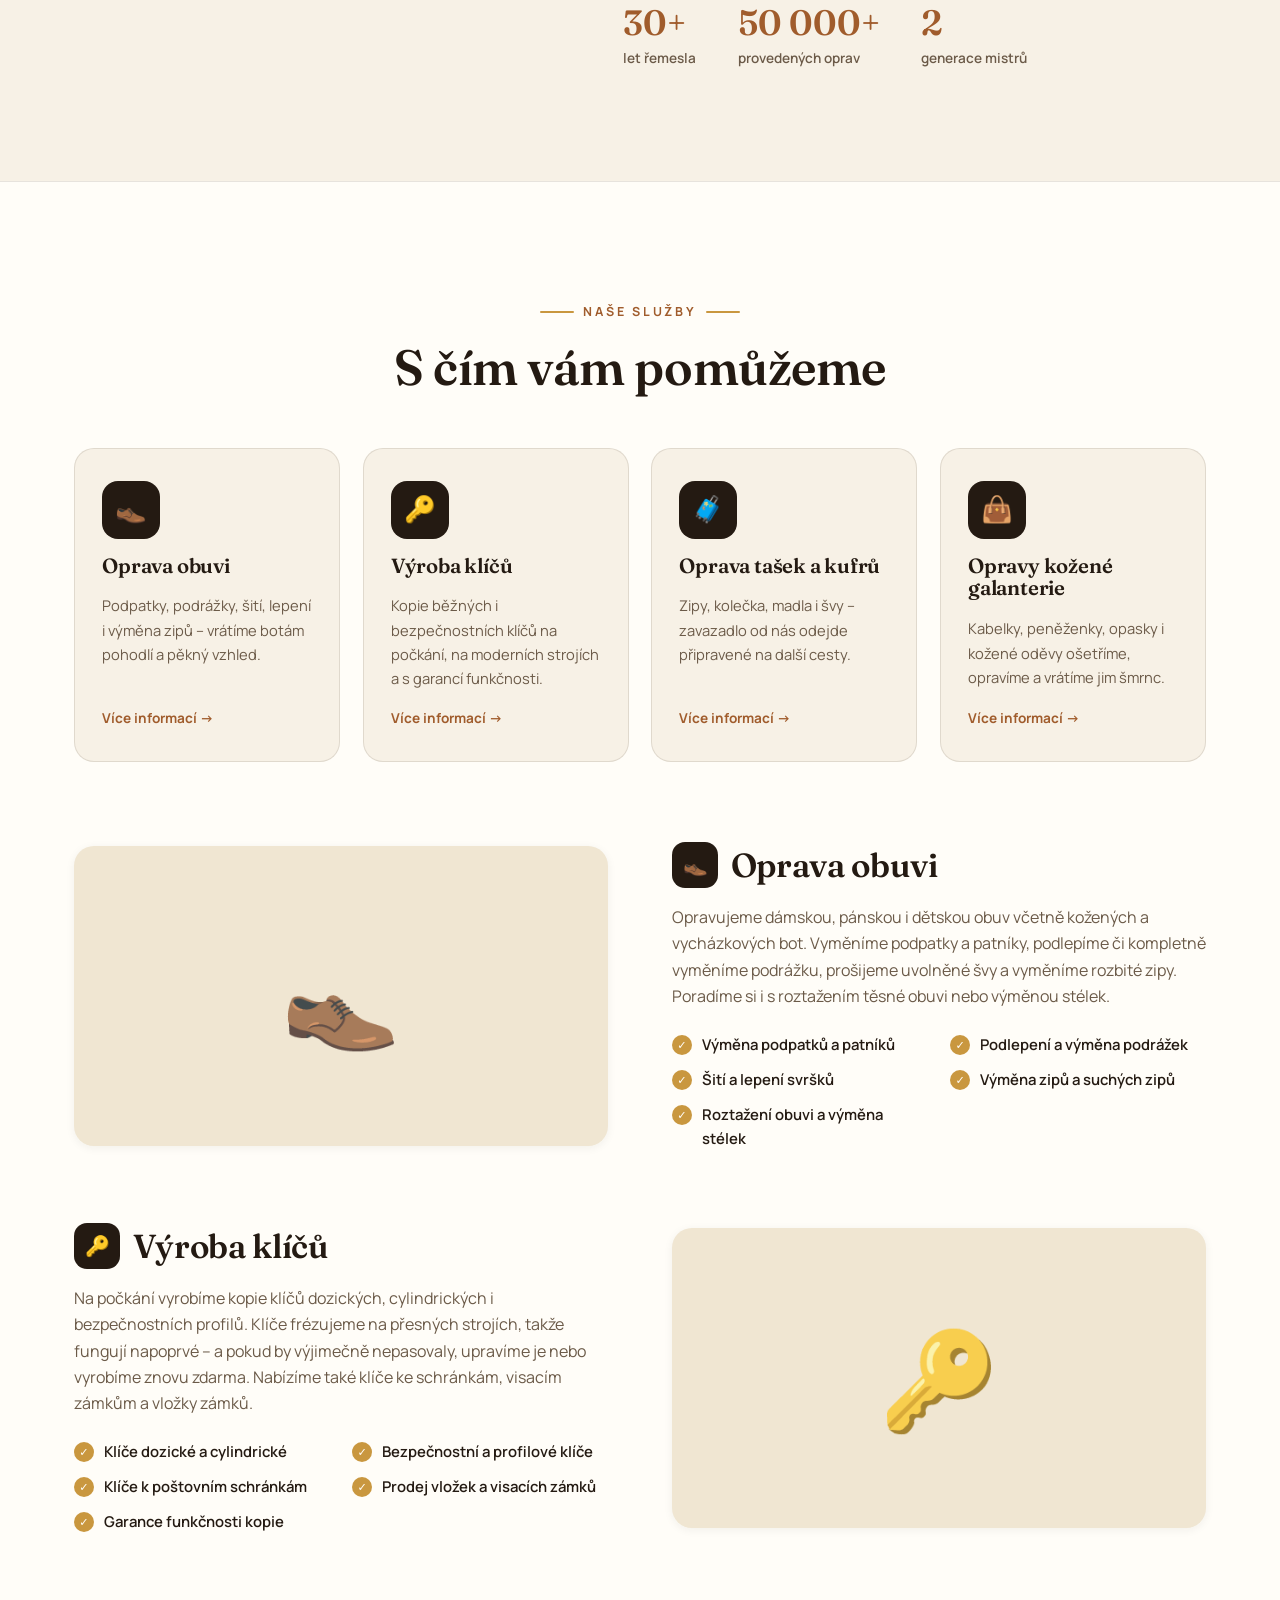
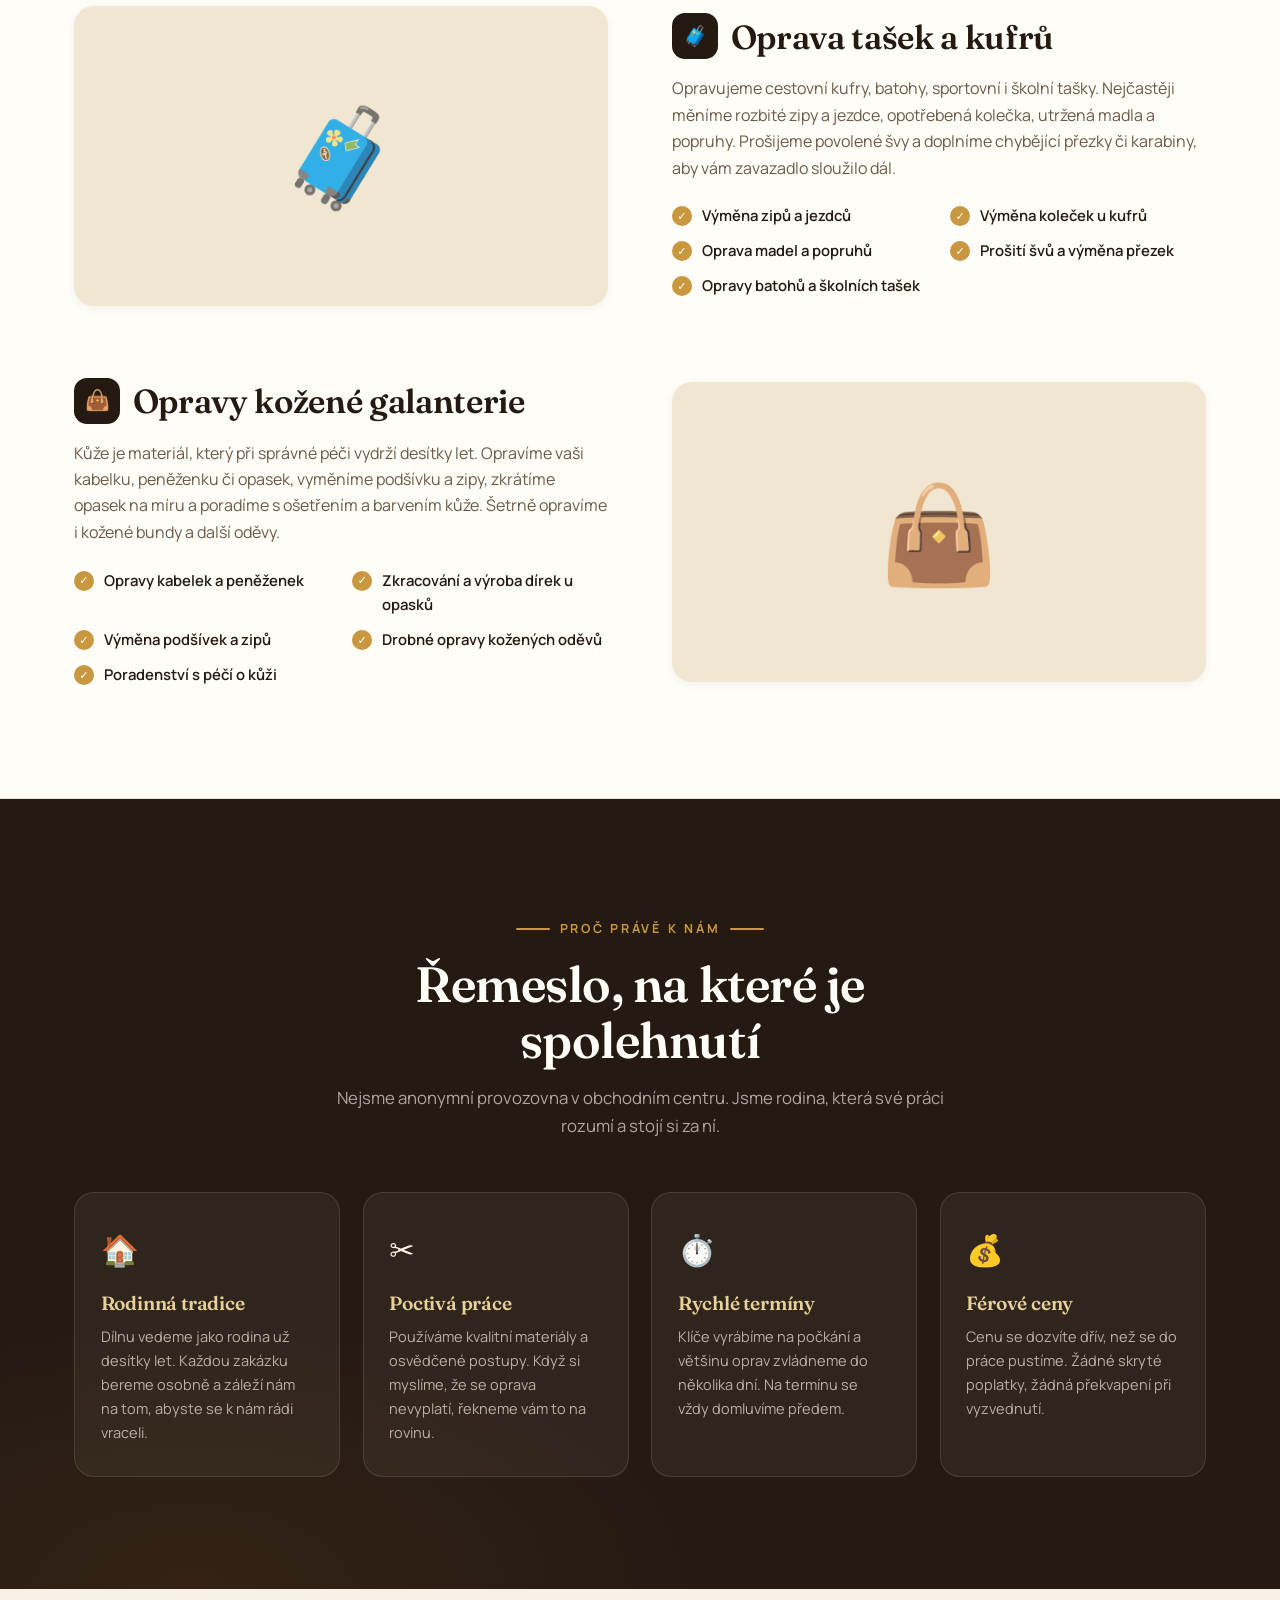
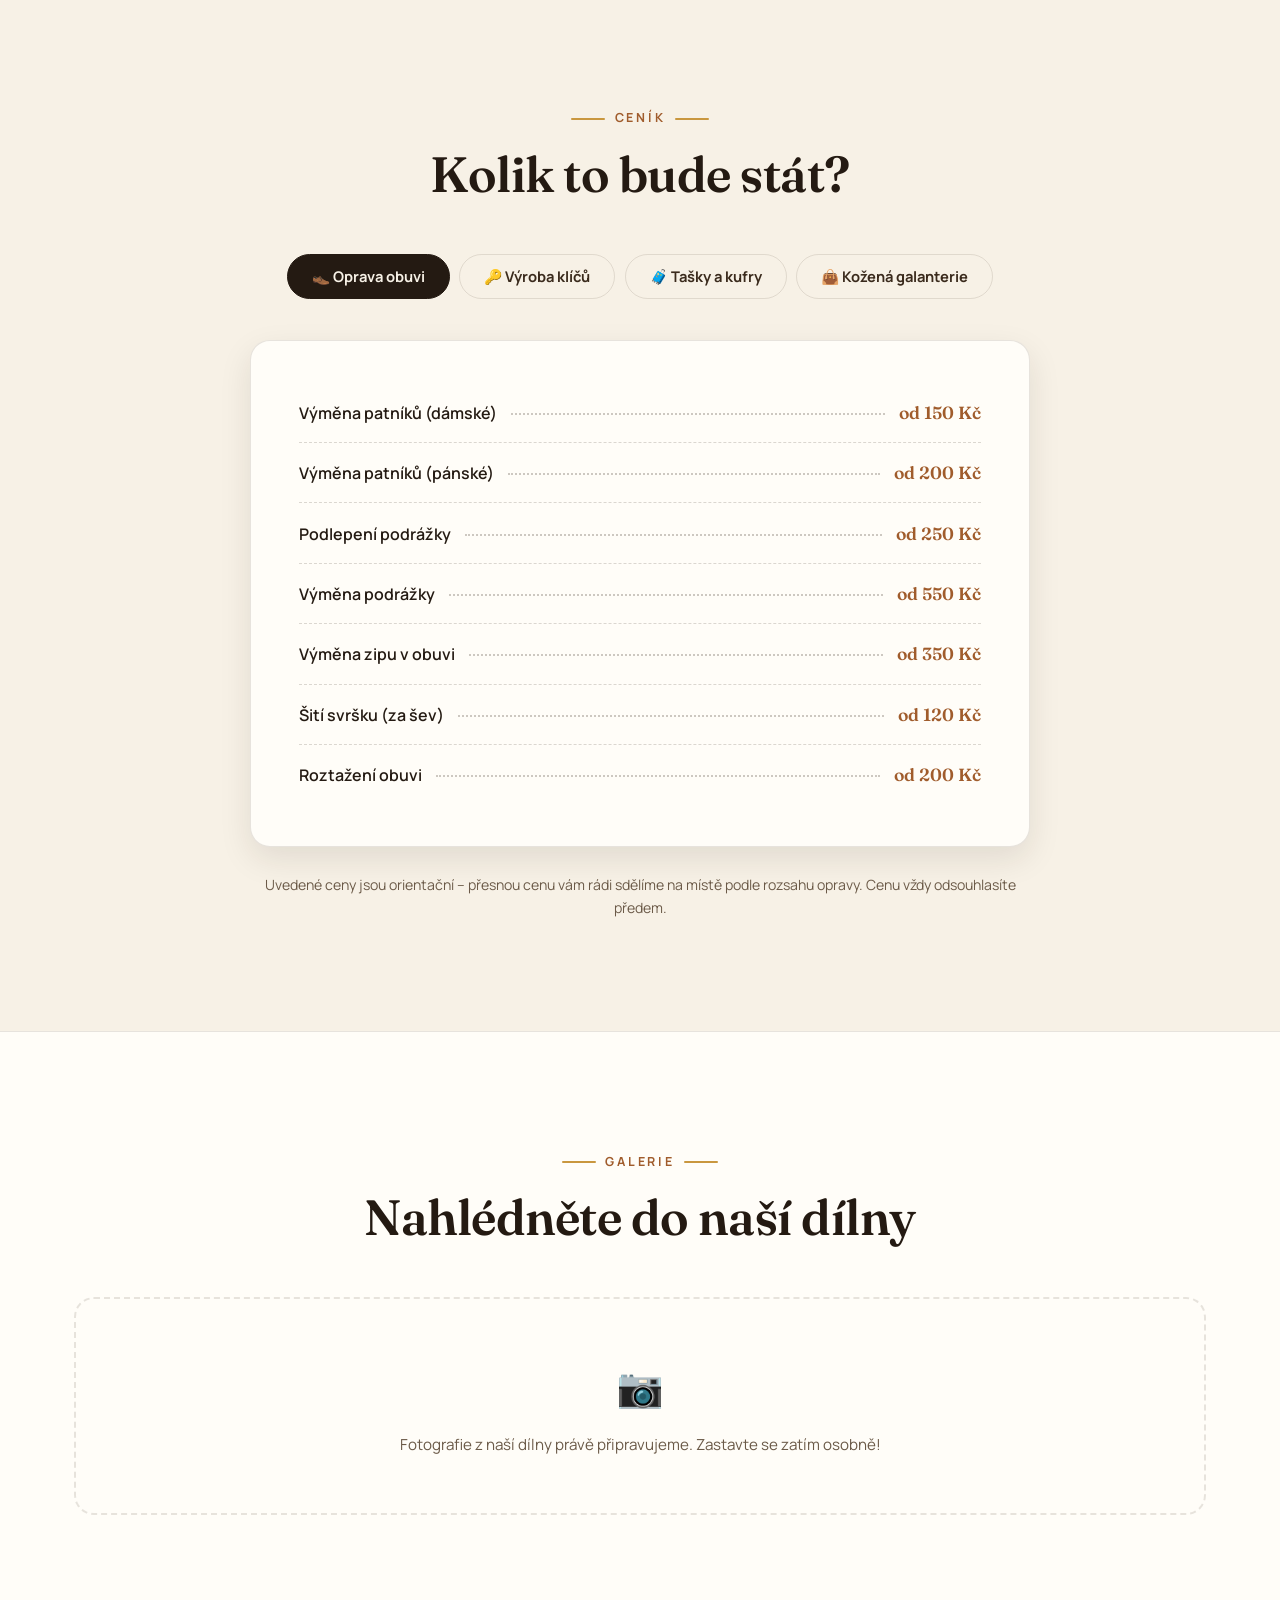
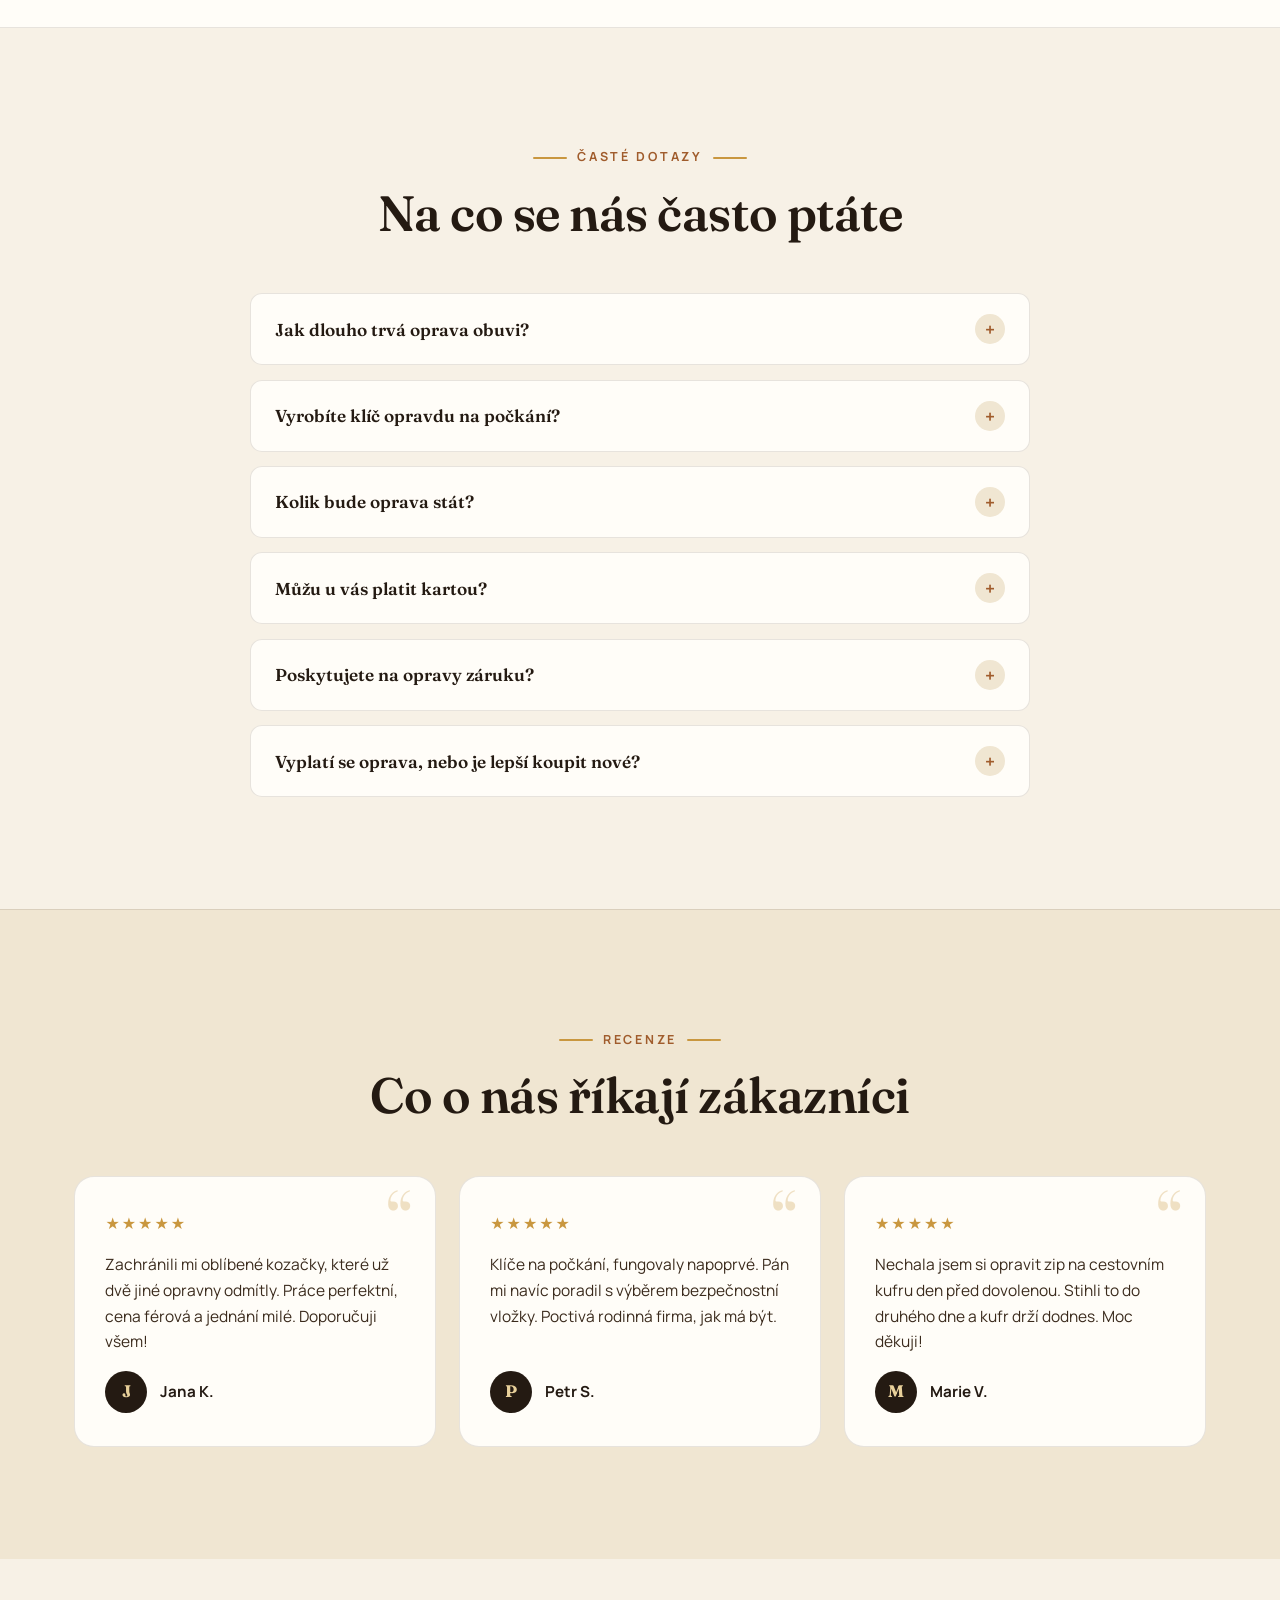
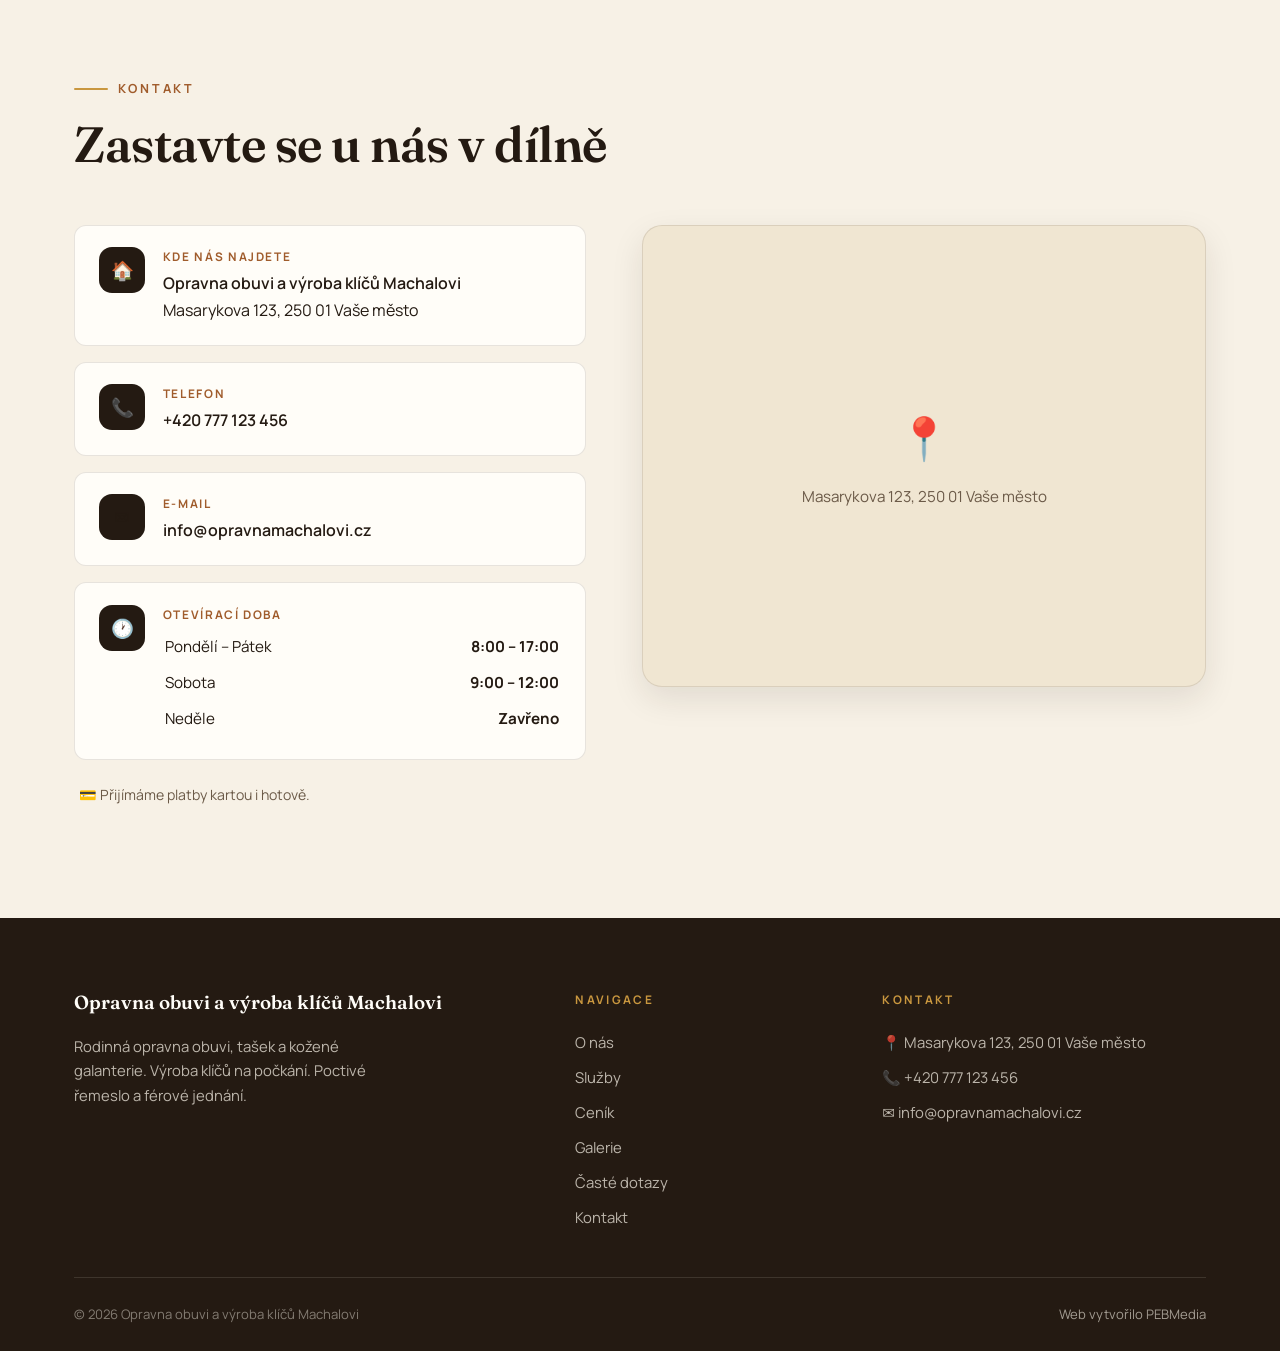
==== commit 8e16a9ed: "Patička: Web vytvořilo PEBMedia s odkazem na pebmedia.cz Co-Authored-By: Claude Opus 5.5 <noreply@an" ====
--- a/index.html
+++ b/index.html
@@ -193,7 +193,7 @@
     </div>
     <div class="footer-bottom">
       <span id="footer-copyright"></span>
-      <span id="footer-credit"></span>
+      <span id="footer-credit"><a href="https://pebmedia.cz" target="_blank" rel="noopener">Web vytvořilo PEBMedia</a></span>
     </div>
   </div>
 </footer>
